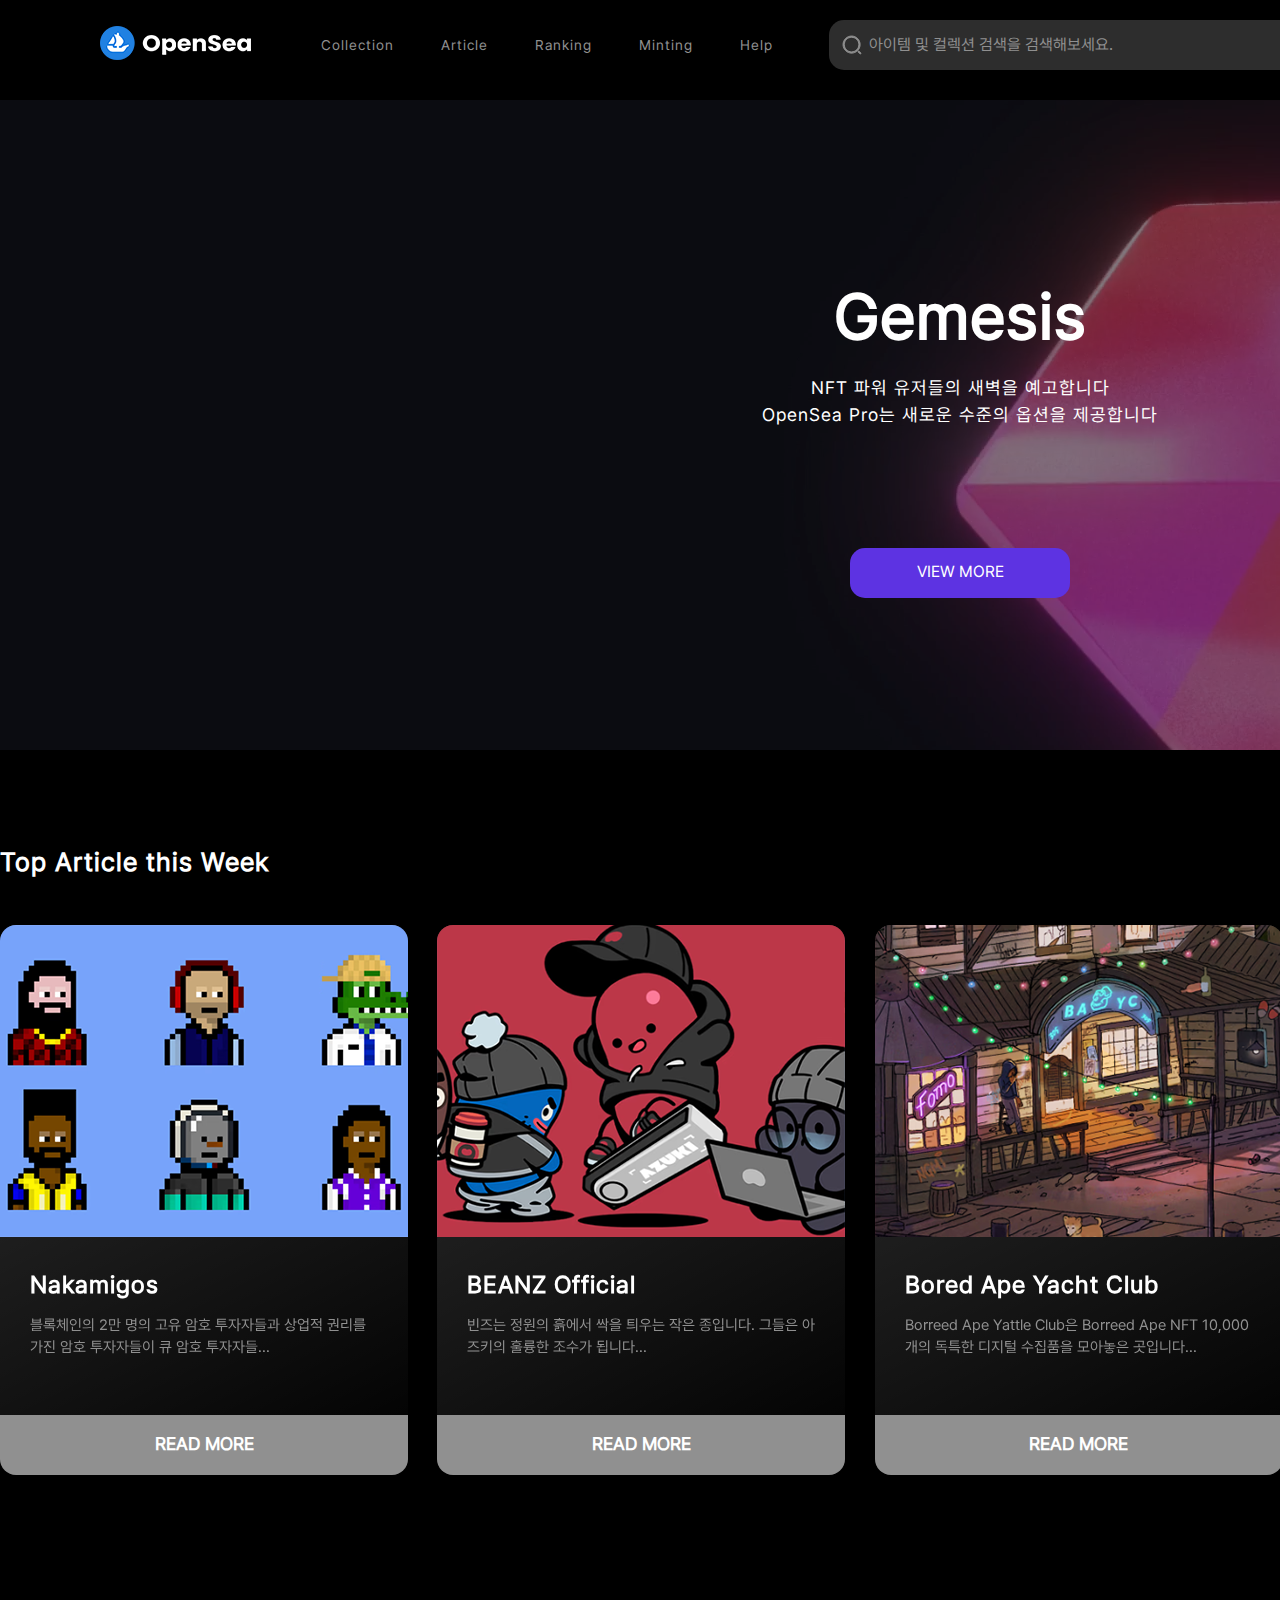
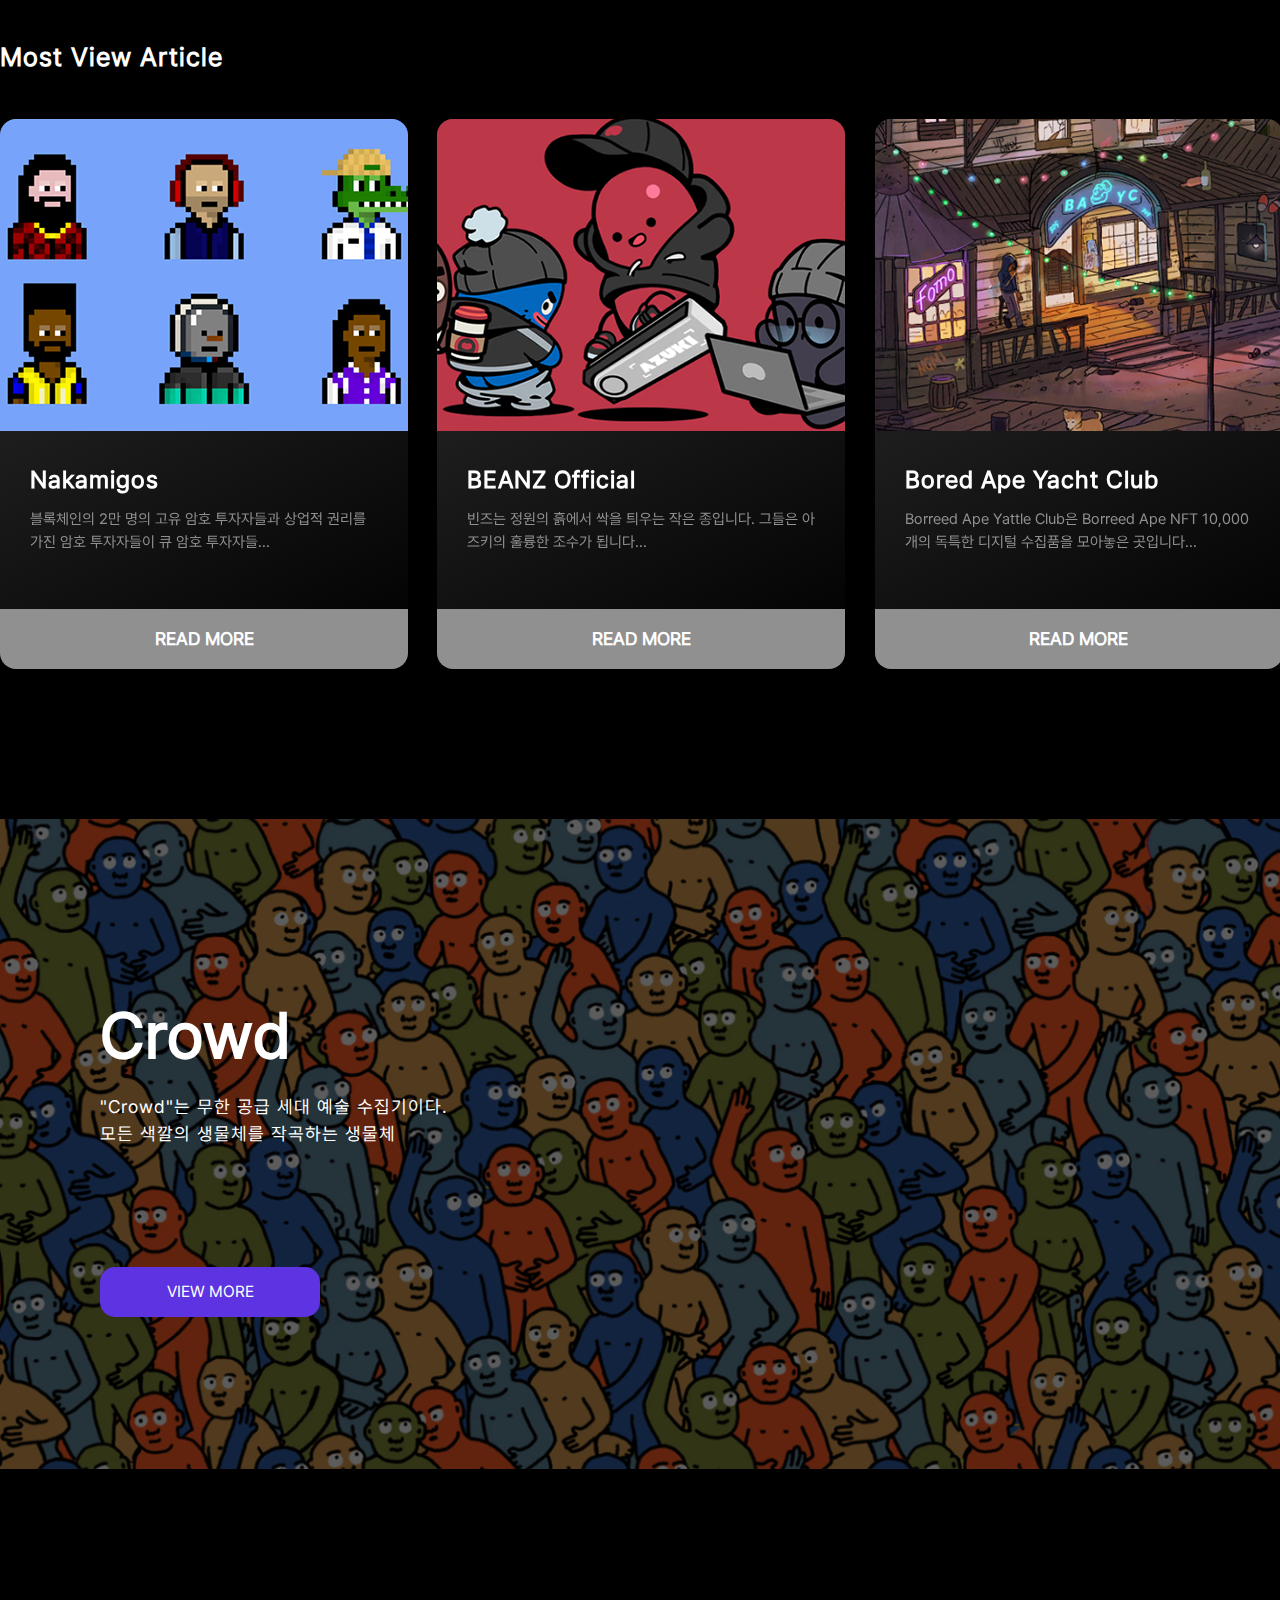
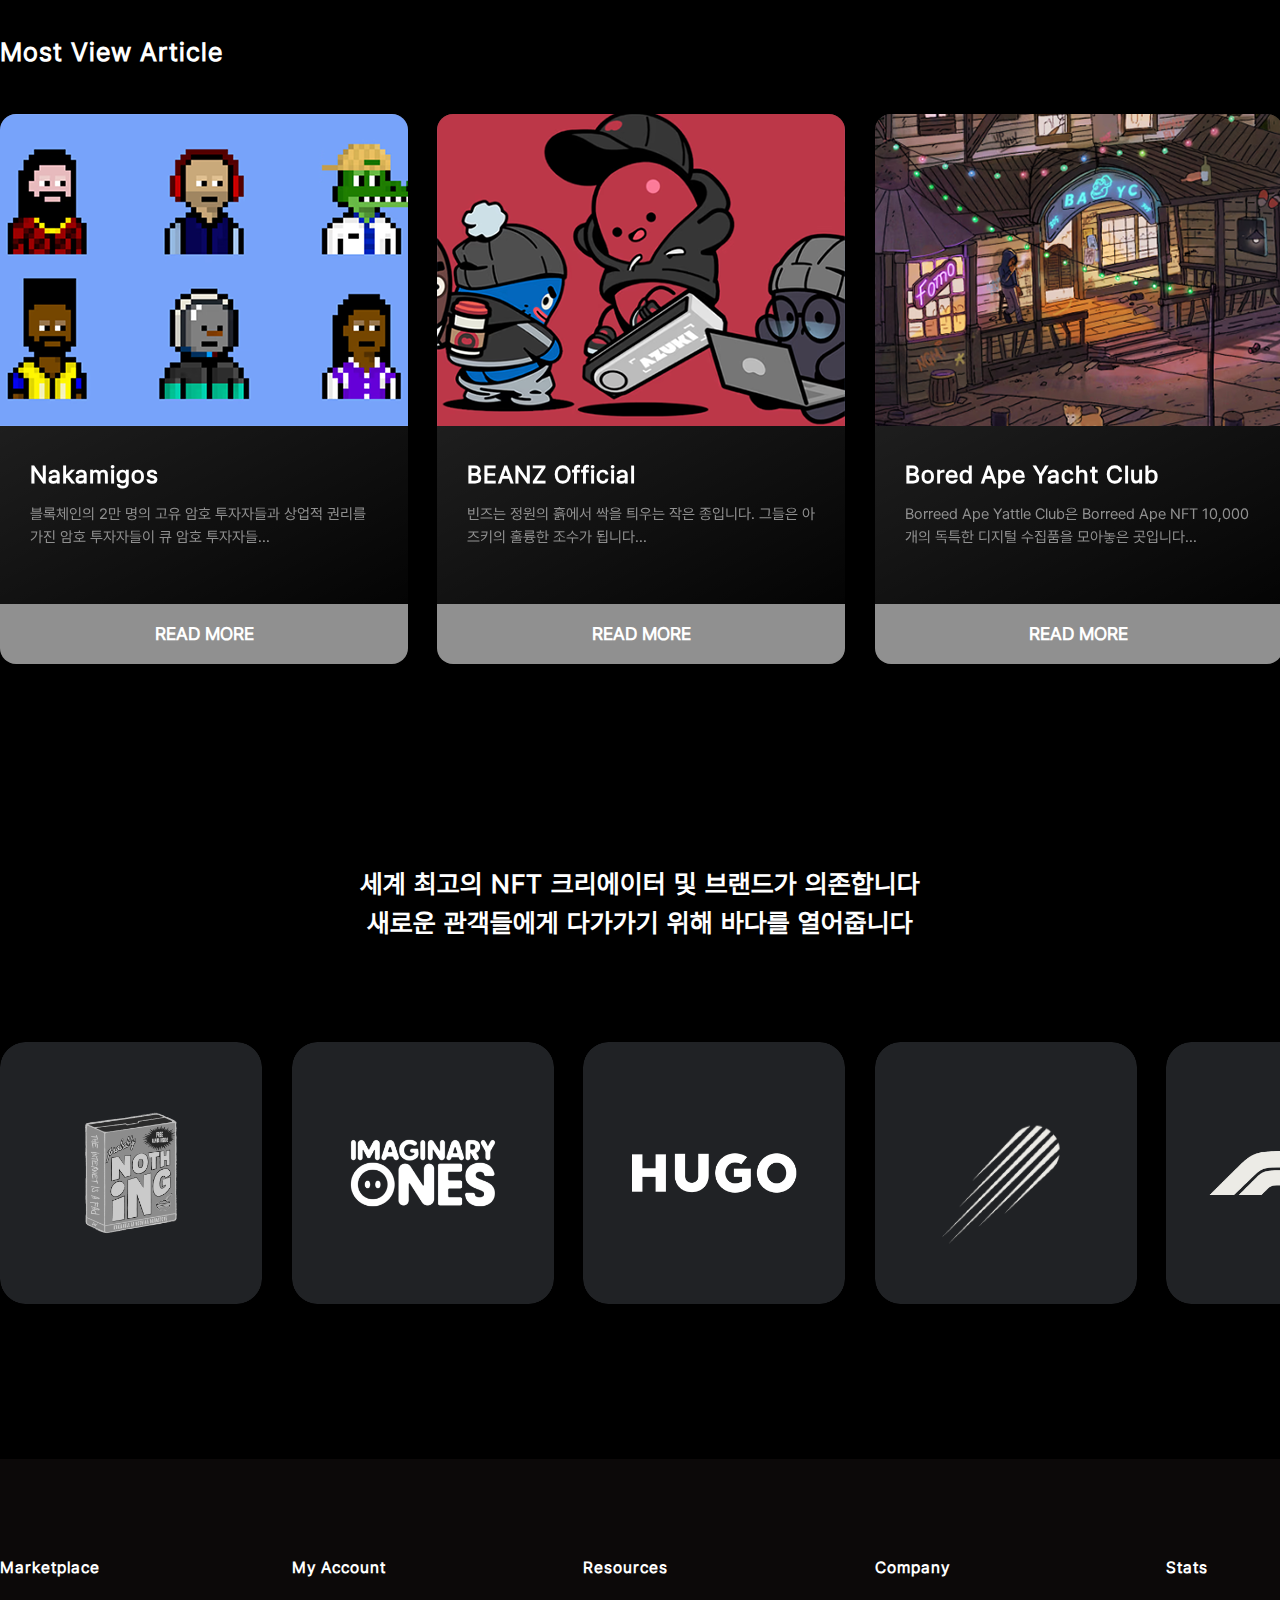
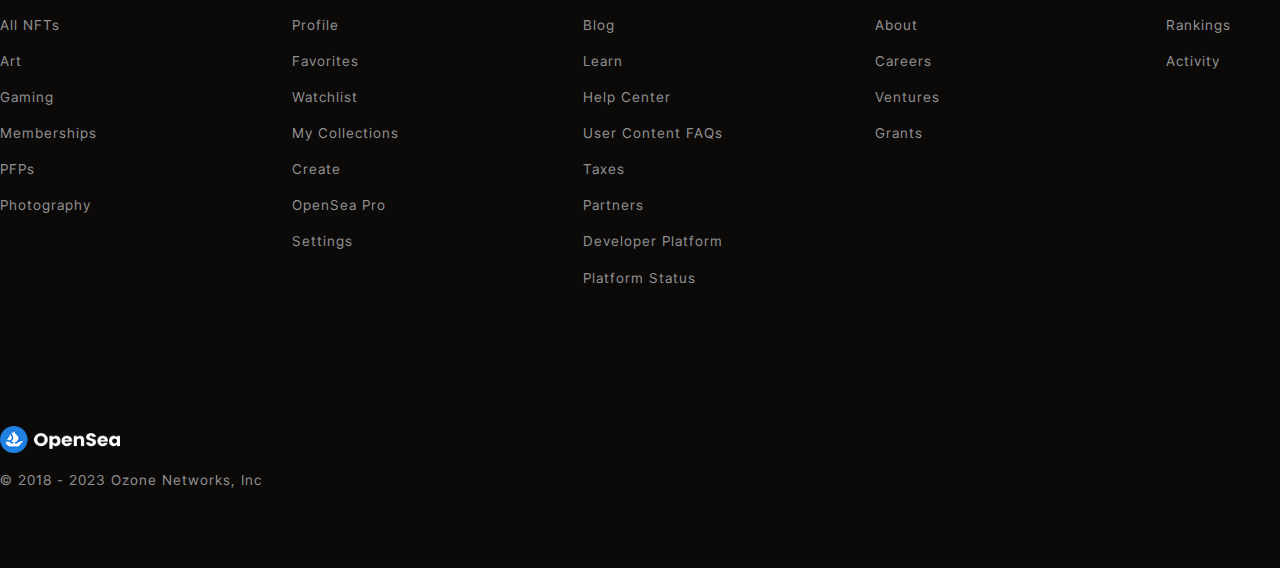
==== article.html @ 53bfd360 "230418-4" ====
<!DOCTYPE html>
<html lang="en">
<head>
    <meta charset="UTF-8">
    <meta http-equiv="X-UA-Compatible" content="IE=edge">
    <meta name="viewport" content="width=device-width, initial-scale=1.0">
    <link rel="stylesheet" href="css/style.css">
    <link rel="stylesheet" href="css/normalize.css">
    <title>Mactintosh NFT Market Place</title>
</head>
<body>
    <header>
        <div class="header-container grid-width">
            <div class="header-left flex">
                <a href="index.html" class="logo cursor">
                    <img src="image/opensea-logo.png">
                </a>
                <div class="menu">
                    <ul>
                        <li><a href="collection.html">Collection</a></li>
                        <li><a href="article.html">Article</a></li>
                        <li><a href="ranking.html">Ranking</a></li>
                        <li><a href="#">Minting</a></li>
                        <li><a href="#">Help</a></li>
                    </ul>
                </div>
            </div>
            <div class="header-right flex">
                <div class="search">
                    <form class="nosubmit">
                        <input type="search" class="nosubmit" placeholder="아이템 및 컬렉션 검색을 검색해보세요.">
                    </form>
                </div>
                <div class="header-icon cursor">
                    <div class="upload-icon">
                        <img src="image/upload-icon.svg">
                    </div>
                    <div class="mywallet-icon">
                        <img src="image/mywallet-icon.svg">
                    </div>
                    <div class="mypage-icon">
                        <img src="image/mypage-icon.svg">
                    </div>
                </div>
            </div>
        </div>
    </header>
    <section class="article-main article-main-margin">
        <div class="article-main-title">
            <h1>Gemesis</h1>
            <p>NFT 파워 유저들의 새벽을 예고합니다<br>
                OpenSea Pro는 새로운 수준의 옵션을 제공합니다</p>
            <button>VIEW MORE</button>
        </div>
    </section>
    <section class="article grid-width article-margin">
        <div class="view-more-flex">
            <h1 class="section-title">Top Article this Week</h1>
        </div>
        <div class="article-container flex">
            <div class="article-box">
                <a href="#">
                    <img src="image/article/1.png">
                </a>
                <div class="article-text">
                    <h1 class="section-title">Nakamigos</h1>
                    <p>블록체인의 2만 명의 고유 암호 투자자들과 상업적 권리를 가진 암호 투자자들이 큐 암호 투자자들...</p>
                </div>
                <button class="article-button">READ MORE</button>
            </div>
            <div class="article-box">
                <a href="#">
                    <img src="image/article/2.png">
                </a>
                <div class="article-text">
                    <h1 class="section-title">BEANZ Official</h1>
                    <p>빈즈는 정원의 흙에서 싹을 틔우는 작은 종입니다. 그들은 아즈키의 훌륭한 조수가 됩니다...</p>
                </div>
                <button class="article-button">READ MORE</button>
            </div>
            <div class="article-box">
                <a href="#">
                    <img src="image/article/3.png">
                </a>
                <div class="article-text">
                    <h1 class="section-title">Bored Ape Yacht Club</h1>
                    <p>Borreed Ape Yattle Club은 Borreed Ape NFT 10,000개의 독특한 디지털 수집품을 모아놓은 곳입니다...</p>
                </div>
                <button class="article-button">READ MORE</button>
            </div>
            <div class="article-box">
                <a href="#">
                    <img src="image/article/4.png">
                </a>
                <div class="article-text">
                    <h1 class="section-title">Private Jet Pyjama Party</h1>
                    <p>여행에 대한 경험과 공유된 열정을 통해 글로벌 커뮤니티를 하나로 묶는 디지털 멤버십 클럽...</p>
                </div>
                <button class="article-button">READ MORE</button>
            </div>
        </div>
    </section>
    <section class="article grid-width">
        <div class="view-more-flex">
            <h1 class="section-title">Most View Article</h1>
        </div>
        <div class="article-container flex">
            <div class="article-box">
                <a href="#">
                    <img src="image/article/1.png">
                </a>
                <div class="article-text">
                    <h1 class="section-title">Nakamigos</h1>
                    <p>블록체인의 2만 명의 고유 암호 투자자들과 상업적 권리를 가진 암호 투자자들이 큐 암호 투자자들...</p>
                </div>
                <button class="article-button">READ MORE</button>
            </div>
            <div class="article-box">
                <a href="#">
                    <img src="image/article/2.png">
                </a>
                <div class="article-text">
                    <h1 class="section-title">BEANZ Official</h1>
                    <p>빈즈는 정원의 흙에서 싹을 틔우는 작은 종입니다. 그들은 아즈키의 훌륭한 조수가 됩니다...</p>
                </div>
                <button class="article-button">READ MORE</button>
            </div>
            <div class="article-box">
                <a href="#">
                    <img src="image/article/3.png">
                </a>
                <div class="article-text">
                    <h1 class="section-title">Bored Ape Yacht Club</h1>
                    <p>Borreed Ape Yattle Club은 Borreed Ape NFT 10,000개의 독특한 디지털 수집품을 모아놓은 곳입니다...</p>
                </div>
                <button class="article-button">READ MORE</button>
            </div>
            <div class="article-box">
                <a href="#">
                    <img src="image/article/4.png">
                </a>
                <div class="article-text">
                    <h1 class="section-title">Private Jet Pyjama Party</h1>
                    <p>여행에 대한 경험과 공유된 열정을 통해 글로벌 커뮤니티를 하나로 묶는 디지털 멤버십 클럽...</p>
                </div>
                <button class="article-button">READ MORE</button>
            </div>
        </div>
    </section>
    <section class="article-content">
        <div class="article-main-title content-title">
            <h1>Crowd</h1>
            <p>"Crowd"는 무한 공급 세대 예술 수집기이다.<br>
                모든 색깔의 생물체를 작곡하는 생물체</p>
            <button>VIEW MORE</button>
    </section>
    <section class="article grid-width">
        <div class="view-more-flex">
            <h1 class="section-title">Most View Article</h1>
        </div>
        <div class="article-container flex">
            <div class="article-box">
                <a href="#">
                    <img src="image/article/1.png">
                </a>
                <div class="article-text">
                    <h1 class="section-title">Nakamigos</h1>
                    <p>블록체인의 2만 명의 고유 암호 투자자들과 상업적 권리를 가진 암호 투자자들이 큐 암호 투자자들...</p>
                </div>
                <button class="article-button">READ MORE</button>
            </div>
            <div class="article-box">
                <a href="#">
                    <img src="image/article/2.png">
                </a>
                <div class="article-text">
                    <h1 class="section-title">BEANZ Official</h1>
                    <p>빈즈는 정원의 흙에서 싹을 틔우는 작은 종입니다. 그들은 아즈키의 훌륭한 조수가 됩니다...</p>
                </div>
                <button class="article-button">READ MORE</button>
            </div>
            <div class="article-box">
                <a href="#">
                    <img src="image/article/3.png">
                </a>
                <div class="article-text">
                    <h1 class="section-title">Bored Ape Yacht Club</h1>
                    <p>Borreed Ape Yattle Club은 Borreed Ape NFT 10,000개의 독특한 디지털 수집품을 모아놓은 곳입니다...</p>
                </div>
                <button class="article-button">READ MORE</button>
            </div>
            <div class="article-box">
                <a href="#">
                    <img src="image/article/4.png">
                </a>
                <div class="article-text">
                    <h1 class="section-title">Private Jet Pyjama Party</h1>
                    <p>여행에 대한 경험과 공유된 열정을 통해 글로벌 커뮤니티를 하나로 묶는 디지털 멤버십 클럽...</p>
                </div>
                <button class="article-button">READ MORE</button>
            </div>
        </div>
    </section>
    <section class="partnership">
        <h1 class="section-title">세계 최고의 NFT 크리에이터 및 브랜드가 의존합니다<br>
            새로운 관객들에게 다가가기 위해 바다를 열어줍니다</h1>
        <div class="partnership-container flex grid-width">
            <div class="partnership-img">
                <img src="image/partership/639b3c744a626f62989591c4_Company.png">
            </div>
            <div class="partnership-img">
                <img src="image/partership/639b3cdb21fb64f24f21bf27_Company-2.png">
            </div>
            <div class="partnership-img">
                <img src="image/partership/639b3cf7ea0009d6cddefeca_Company-3.png">
            </div>
            <div class="partnership-img">
                <img src="image/partership/639b3d105c1ff1eff2c08908_Company-4.png">
            </div>
            <div class="partnership-img">
                <img src="image/partership/639b3d63afca5f8b5522ef0c_Company-5.png">
            </div>
            <div class="partnership-img">
                <img src="image/partership/63a1e0d520ac82b1f3d94c63_Company-6.png">
            </div>
        </div>
    </section>
    <footer>
        <div class="footer-container grid-width">
            <div class="footer-menu">
                <h3>Marketplace</h3>
                <ul>
                    <li>All NFTs</li>
                    <li>Art</li>
                    <li>Gaming</li>
                    <li>Memberships</li>
                    <li>PFPs</li>
                    <li>Photography</li>
                </ul>
            </div>
            <div class="footer-menu">
                <h3>My Account</h3>
                <ul>
                    <li>Profile</li>
                    <li>Favorites</li>
                    <li>Watchlist</li>
                    <li>My Collections</li>
                    <li>Create</li>
                    <li>OpenSea Pro</li>
                    <li>Settings</li>
                </ul>
            </div> 
            <div class="footer-menu">
                <h3>Resources</h3>
                <ul>
                    <li>Blog</li>
                    <li>Learn</li>
                    <li>Help Center</li>
                    <li>User Content FAQs</li>
                    <li>Taxes</li>
                    <li>Partners</li>
                    <li>Developer Platform</li>
                    <li>Platform Status</li>
                </ul>
            </div> 
            <div class="footer-menu">
                <h3>Company</h3>
                <ul>
                    <li>About</li>
                    <li>Careers</li> 
                    <li>Ventures</li>
                    <li>Grants</li>
                </ul>
            </div> 
            <div class="footer-menu">
                <h3>Stats</h3>
                <ul>
                    <li>Rankings</li>
                    <li>Activity</li>
                </ul>
            </div> 
            <div class="footer-menu">
                <h3>Learn</h3>
                <ul>
                    <li>What is an NFT?</li>
                    <li>How to buy an NFT</li>
                    <li>What are NFT drops?</li>
                    <li>How to sell an NFT using OpenSea</li>
                </ul>
            </div>
        </div>
        <div class="footer-logo grid-width">
            <img src="image/opensea-logo.png" style="width: 120px;">
            <p style="color: #909090; font-size: 14px; font-weight: normal; margin-top: 15px;">© 2018 - 2023 Ozone Networks, Inc</p>
        </div>
    </footer>
</body>
</html>
---- css/style.css ----
@font-face {
    font-family: 'Pretendard';
    src: url(../font/Pretendard-Bold.otf);
    src: url(../font/Pretendard-Regular.otf);
}

* {
    padding: 0;
    margin: 0;
}

body {
    background-color: black;
    font-family: 'Pretendard';
    letter-spacing: 1px;
}

/* header 공통 속성 */
.grid-width {
    width: 1720px;
    margin-left: auto;
    margin-right: auto;
}

.cursor {
    cursor: pointer;
}

.flex {
    display: flex;
    align-items: center;
}

.button {
    width: 220px;
    height: 50px;
    border-radius: 15px;
    border: none;
    font-size: 15px;
    font-weight: bold;
    color: white;
    margin-right: 20px
}

.button a{
    text-decoration: none;
    color: white;
}

.button-blue {
    background-color: #5D33E2;
    color: white;
}

.button-gray {
    background-color: #909090;
    color: white;
}

.button-gray:hover {
    background-color: #5D33E2;
    transition: 0.3s;
}

.change-blue {
    color: #5D33E2;
}

.change-red {
    color: red;
}

.section-title {
    color: white;
    font-size: 26px;
}

.view-more-flex {
    display: flex;
    justify-content: space-between;
}

.view-more {
    font-size: 14px;
    font-weight: bold;
    text-decoration: none;
    color: #909090;
    letter-spacing: -4%;
    padding-top: 25px;
}

.view-more:hover {
    color: white;
}

.nft-profile {
    width: 64px;
    height: 64px;
}
/* header 공통 속성 */

/* header*/
header {
    width: 1920px;
    height: 100px;
    position: sticky;
    background-color: black;
    top: 0;
    z-index: 1;
}

.header-container {
    height: 90px;
    display: flex;
    align-items: center;
    justify-content: space-between;
}

.menu ul{
    display: flex;
    list-style: none;
    padding-left: 70px;
}

.menu ul li {
    margin-right: 47px;
}

.menu ul a {
    color: #909090;
    text-decoration: none;
    font-size: 14px;
    font-weight: normal;
}

.menu ul a:hover {
    color: white;
    transition: 0.3s;
    font-weight: bold;
}

form {
  display: flex;
  margin: 0;
  margin-right: 8px;
  width: 845px;
  height: 50px;
  background-color: rgba(90, 90, 90, 0.5);
  border-radius: 15px;
}

input[type=search] {
  border: none;
  margin: 0;
  font-size: 16px;
  border-radius: 15px;
  color: white;
}

input[type=search]::placeholder {
  color: #909090;
}

input[type=search]:focus {
  box-shadow: 0 0 3px 0 #5D33E2;
  border-color: #5D33E2;
  outline: none;
  color: white;
}

/* input 기본 delete버튼 없애주는 코드 */
input::-ms-clear,
input::-ms-reveal{
	display:none;width:0;height:0;
}
input::-webkit-search-decoration,
input::-webkit-search-cancel-button,
input::-webkit-search-results-button,
input::-webkit-search-results-decoration{
	display:none;
}

form.nosubmit {
  border: none;
  padding: 0;
}

input.nosubmit {
  width: 100%;
  padding: 9px 4px 9px 40px;
  background: transparent url("../image/search-icon.svg") no-repeat 13px center;
}

.header-icon {
    display: flex;
}

.header-icon img {
    margin-left: 20px;
}

/* header*/

/* main-content Section*/
.main-content {
    height: 810px;
    background:
        linear-gradient(
            to top,
            rgba(0, 0, 0, 1), 
            rgba(0, 0, 0, 0.6)
        ),
        url(../image/main-content-background.png);
}

.main-text {
    padding-top: 200px;
}

.title {
    color: white;
}

.title h1 {
    font-size: 64px;
    margin: 0;
    margin-bottom: 25px;
}

.main-title p {
    font-size: 18px;
    font-weight: normal;
    color: #909090;
    line-height: 160%;
    letter-spacing: 0px;
}

.main-price {
    margin-top: 60px;
}

.main-price p{
    font-size: 16px;
    font-weight: bold;
    color: white;
}

.eth {
    margin-left: 21px;
}

.eth p {
    margin-left: 4px;
}

.main-button {
    margin-top: 100px;
}

/* main-content Section/

/* ranking Section*/
.ranking {
    margin-top: 10px;
}

.wrapper {
	width: 100%;
	overflow: hidden;
    min-width: 1720px;
    margin-top: 30px;
}

table {
    border-collapse: collapse;
    width: 100%;
    color: white;
}

tbody tr {
    height: 90px;
    border-radius: 15px;
}

th {
    font-weight: bold;
    color: #fff;
    white-space: nowrap;
}

td img {
    border-radius: 15px;
}

td, th {
    padding: 1em 1.5em;
    text-align: left;
}

thead th {
    font-size: 16px;
    color: #909090;
}

tbody td {
    font-size: 18px;
}

tbody td a{
    font-size: 14px;
    text-decoration: none;
    color: white;
}

tbody tr:hover {
    background-color: rgba(50,98,149,.3);
}

tbody td:nth-child(1) {
    padding: 0;
    padding-left: 10px;
}

tbody td:nth-child(2) {
    display: flex;
    align-items: center;
}

tbody td:nth-child(9) {
    padding: 0;
    text-align: right;
}

tbody td:nth-child(7) {
    padding-top: 30px;
}

tbody td:nth-child(8) {
    padding-top: 30px;
}
/* ranking Section*/

/* article Section*/
.article {
    margin-top: 150px;
}

.article-container {
    width: 100%;
    margin-top: 30px;
    justify-content: space-between;
}

.article-box {
    width: 408px;
    height: 550px;
    background: linear-gradient(152.97deg, rgba(255, 255, 255, 0.2) 0%, rgba(255, 255, 255, 0) 100%);
    backdrop-filter: blur(22.5px);
    border-radius: 16px;
    overflow: hidden;
    position: relative;
    transition: transform 0.3s ease-in-out;
    z-index: 0;
    
}

.article-box:hover {
    transform: translateY(-10px);
}

.article-text h1{
    font-size: 24px;
    margin: 0;
    margin-bottom: 15px;
}

.article-text {
    padding: 30px;
}

.article-text p {
    color: #909090;
    line-height: 150%;
    font-weight: normal;
    font-size: 15px;
    letter-spacing: 0px;
}

.article-button {
    width: 100%;
    height: 60px;
    border: none;
    position: absolute;
    bottom: 0;
    font-size: 18px;
    font-weight: bold;
    color: white;
    background-color: #909090;
    cursor: pointer;
}

.article-button:hover {
    background-color: #5D33E2;
    transition: 0.3s;
}

/* article Section*/

/* partenrship Section*/
.partnership {
    margin-top: 200px;
}

.partnership h1 {
    text-align: center;
    line-height: 150%;
    margin-bottom: 100px;
}

.partnership-container {
    justify-content: space-between;
}
.partnership-img img {
    width: 262px;
    height: 262px;
    border-radius: 25px;
}
/* partenrship Section*/

/* footer Section*/
footer {
    width: 100%;
    height: auto;
    background-color: #0C0909;
    margin-top: 150px;
}

.footer-container {
    display: flex;
    justify-content: space-between;

}

.footer-menu {
    width: 262px;
    margin-top: 100px;
}

.footer-menu h3 {
    font-size: 16px;
    color: white;
    font-weight: bold;
    margin-bottom: 40px;
}

.footer-menu li {
    font-size: 14px;
    color: #909090;
    font-weight: normal;
    list-style: none;
    padding-bottom: 20px;
}

.footer-logo {
    margin-top: 120px;
    padding-bottom: 80px;
}
/* footer Section*/


/* COLLECTION PAGE CSS */
/* collection-main Section */
.collection-main {
    width: 100%;
    height: 250px;
    background:
        linear-gradient(
            rgba(0, 0, 0, 0.6), 
            rgba(0, 0, 0, 0.6)
        ),
        url(../image/main-content-background.png);
}

/* collection-title Section */
.collection-title {
    position: relative;
    height: 480px;
}

.collection-title-container {
    width: 100%;
    position: absolute;
    top: -70px;
}

.main-profile {
    width: 140px;
    border: 4px solid white;
    border-radius: 15px;
}

.collection-name {
    width: 100%;
    color: white;
    justify-content: space-between;
    margin-top: 30px;
   
}

.collection-name h1 {
    margin: 0;
    font-size: 28px;
}

.collection-name img {
    margin-left: 5px;
}

.collection-creator {
    color: #909090;
    font-size: 16px;
    margin-top: 20px;
}

.collection-description {
    margin-top: 20px;
}

.collection-description ul{
    display: flex;
    color: #909090;
}

.collection-description li {
    list-style: none;
    padding-right: 15px;
    font-size: 13px;
    font-weight: normal;
}

.collection-description li span {
    color: white;
    font-size: 16px;
    font-weight: bold;
    padding-left: 10px;
}

.description-detail {
    color: #909090;
    font-size: 16px;
    font-weight: normal;
    margin-top: 20px;
}

.description-detail p {
    padding-bottom: 3px;
}

.collection-price {
    color: white;
    display: flex;
    margin-top: 50px;
}

.collection-price div {
    padding-right: 70px;
}

.collection-price h3 {
    font-size: 24px;
}

.collection-price p {
    font-size: 16px;
    color: #909090;
    padding-top: 15px;
}
/* collection-title Section */

/* collection-search Section */
.collection-search {
    width: 100%;
    height: 90px;
    position: sticky;
    top: 100px;
    background-color: black;
    z-index: 2;
}

.search-container {
    display: flex;
}

.search {
    width: 100%;
}

.collection-form {
    display: flex;
    margin: 0;
    margin-right: 8px;
    width: 80%;
    height: 50px;
    border: 1px solid rgba(90, 90, 90, 0.5);
    border-radius: 15px;
    background-color: black;
}

.collection-input {
    width: 100%;
    padding: 9px 4px 9px 40px;
    background: transparent url("../image/search-icon.svg") no-repeat 13px center;
}

.select {
    width: 350px;
    color: white; /* 적절한 텍스트 색상으로 변경 */
}

.selected {
    display: none; /* 체크박스를 숨기고 label로 대체 */
}

.select .option {
    display: none;
}

.selected:checked ~ .option {
    display: flex; /* 체크된 상태에서만 option 보이도록 변경 */
    flex-direction: column;
    border: 1px solid rgba(90, 90, 90, 0.5);
    border-radius: 15px;
    margin-top: 5px;
    overflow: hidden;
}

.option {
    background-color: black;
}

.option-value {
    font-weight: normal;
    padding: 16px 20px;
    cursor: pointer; /* 클릭 가능한 옵션을 나타내기 위해 cursor 속성 추가 */
}

.option-value:hover {
    background-color: rgba(90, 90, 90, 0.5);
    color: #fff; /* 배경색에 따른 텍스트 색상 변경 */
}

.toggle-option {
    padding: 0px 20px;
    justify-content: space-between;
    border-radius: 15px;
    height: 50px;
    border: 1px solid rgba(90, 90, 90, 0.5);
}

.toggle-option img {
    cursor: pointer;
}

.toggle-option img:hover {
    opacity: 0.8;
}


.collection-sorting {
    display: flex;
    width: 275px;
    height: 50px;
    border: 1px solid rgba(90, 90, 90, 0.5);
    border-radius: 15px;
    overflow: hidden;
    margin-left: 30px;
}

.collection-sorting button {
    width: 50px;
    height: 50px;
    background-color: black;
    border: none;
    color: white;
}

.collection-sorting button:nth-child(1) {
    background-color: rgba(90, 90, 90, 0.5);
}

.collection-sorting button:hover {
    background-color: rgba(90, 90, 90, 0.5);
}
/* collection-search Section */
/* collection-categories Section */
.collection-categories {
    margin-top: 50px;
}

.categories-container {
    display: flex;
}

.list-box {
    color: white;
}

.list-box li {
    list-style: none;
}

.left-container {
    width: 407px;
    height: 700px;
    overflow-y: scroll;
} 

.left-test{
    position: sticky;
    top: 190px;
}

#listFirst {
    display: none;
}

#listSecond {
    display: none;
}

#listThird {
    display: none;
}

#listForth {
    display: none;
}

.list-box > li input[name=ddd]:checked ~ .sub {
    display:block;
 }

.list-box > li input[name=ddd]:checked + label .categori-title {
    background-color: rgba(90, 90, 90, 0.5);
}

 .list-box > li .sub {
    display:none;
 }

 .categori-title {
    display: flex;
    justify-content: space-between;
    height: 30px;
    padding: 20px;
    align-items: center;
 }

 .categori-title:hover {
    background-color:rgba(90, 90, 90, 0.2);
 }

 .categori-title img {
    width: 16px;
    height: 16px;
}

.categori-title img:hover {
    opacity: 0.8;
    cursor: pointer;
}

 .sub { 
    padding-left: 30px;
    margin-top: 10px;
 }

 .sub li {
    padding: 20px 0px;
 }

 .sub li p {
    font-size: 14px;
 }


 #value-checkbox{
    width: 18px !important;
    height: 18px !important;
    -webkit-appearance: none;
    -moz-appearance: none;
    -o-appearance: none;
    appearance:none;
    outline: none;
    box-shadow: none;
    background: url(../image/checkbox-input.svg)no-repeat;
    cursor: pointer;
}

#value-checkbox:checked {
    -webkit-appearance: none;
    -moz-appearance: none;
    -o-appearance: none;
    appearance:none;
    box-shadow: none;
    background: url(../image/checkbox-checked.svg) no-repeat;
}
/* collection-categories Section */
/* collection-nft Section */
.nft-box {
    width: 291px;
    height: 463px;
    background: linear-gradient(152.97deg, rgba(255, 255, 255, 0.2) 0%, rgba(255, 255, 255, 0) 100%);
    backdrop-filter: blur(22.5px);
    border-radius: 16px;
    overflow: hidden;
    position: relative;
    transition: transform 0.3s ease-in-out;
    color: white;
}

.nft-line {
    justify-content: space-between
}

.nft-line-margin {
    margin-top: 40px;
}

.eth-box {
    width: 90px;
    height: 30px;
    position: absolute;
    background-color: white;
    top: 275px;
    margin-left: 25px;
    border-radius: 15px;
    color: black;
    display: flex;
    align-items: center;
}

.eth-box p {
    font-size: 16px;
    font-weight: bold;
    margin-left: 15px;
    letter-spacing: 0px;
}

.eth-box img {
    margin-left: 5px;
}

.collection-nft-profile {
    width: 100%;
    height: auto;
    padding: 35px 25px;
    
}

.nft-box img:hover {
    transform: scale(1.05);
    transition: 0.5s;
}

.nft-price-main {
    display: flex;
}

.nft-price-main h1 {
    font-size: 20px;
    font-weight: 500;
    color: #FFFFFF;
    margin: 0;
}

.nft-price-main p {
    color: #909090;
    padding-top: 5px;
    margin-left: 10px;
}

.nft-price-sub p {
    font-size: 14px;
    margin-top: 10px;
    color: #909090;
}

.nft-button {
    width: 100%;
    height: 50px;
    position: absolute;
    background-color: #2A2A2B;
    border: none;
    color: white;
    font-size: 16px;
    bottom: 0;
    transition: 0.2s;
}

.nft-button:hover {
    background-color: #5D33E2;
}
/* collection-nft Section */
/* article Section */
.article-main {
    width: 1920px;
    height: 650px;
    background:
        url(../image/aticleMain.svg) no-repeat;
    color: white;
    text-align: center;
}

.article-main-title {
    padding-top: 180px;
}

.article-main-title h1 {
    margin: 0;
    font-size: 64px;
}

.article-main-title p {
    font-size: 18px;
    margin-top: 20px;
    line-height: 150%;
}

.article-main-title button {
    width: 220px;
    height: 50px;
    background-color: #5D33E2;
    border-radius: 15px;
    border: none;
    color: white;
    cursor: pointer;
    margin-top: 120px;
}

.article-margin {
    margin-top: 80px;
}

.article-content {
    width: 1920px;
    height: 650px;
    background:
        url(../image/article-content.svg) no-repeat;
    color: white;
    margin-top: 150px;
}

.content-title {
    padding-left: 100px;
}
/* article Section */
/* ranking Section */
.ranking-margin {
    margin-top: 80px;
}
/* ranking Section */

/* minting Section */
.minting-container {
    display: flex;
    justify-content: space-between;
    width: 1720px;
}

.minting-right {
    width: 990px;
    height: 750px;
    background-color: #2A2A2B;
}
/* minting Section */
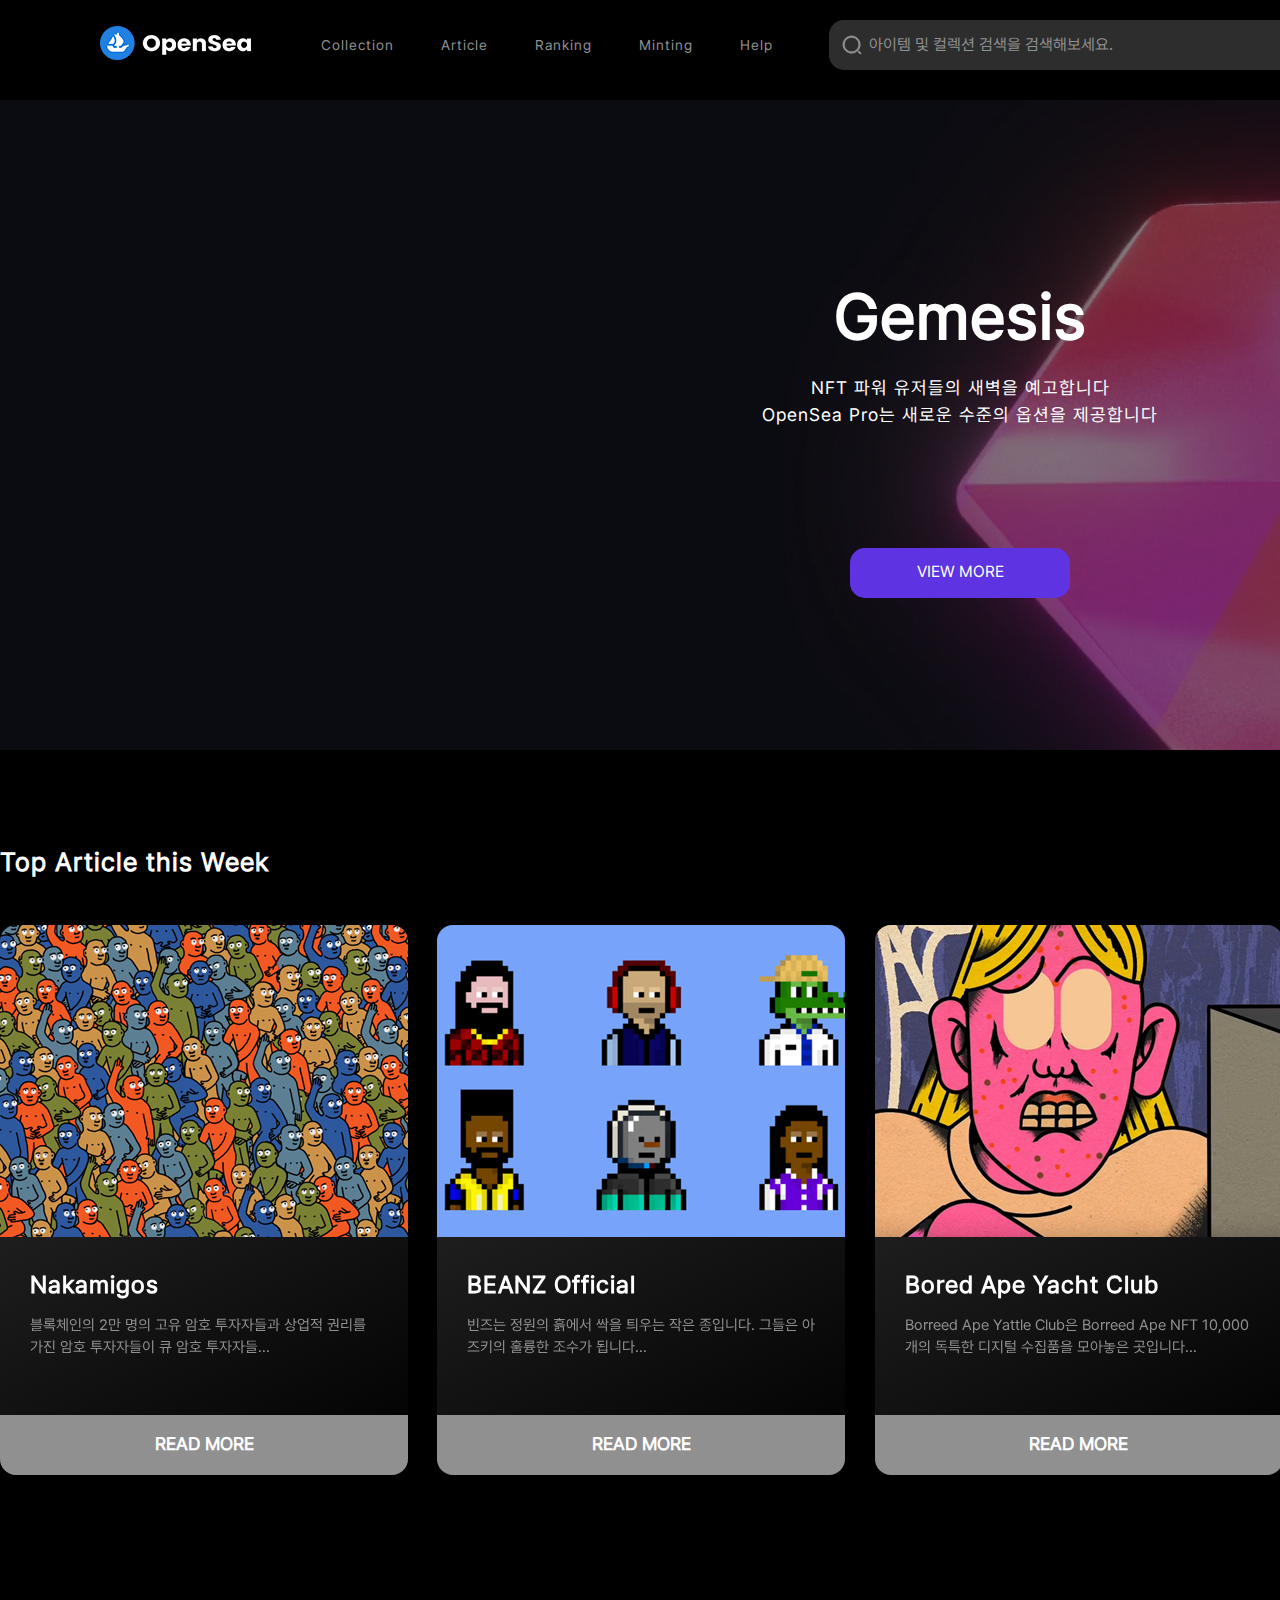
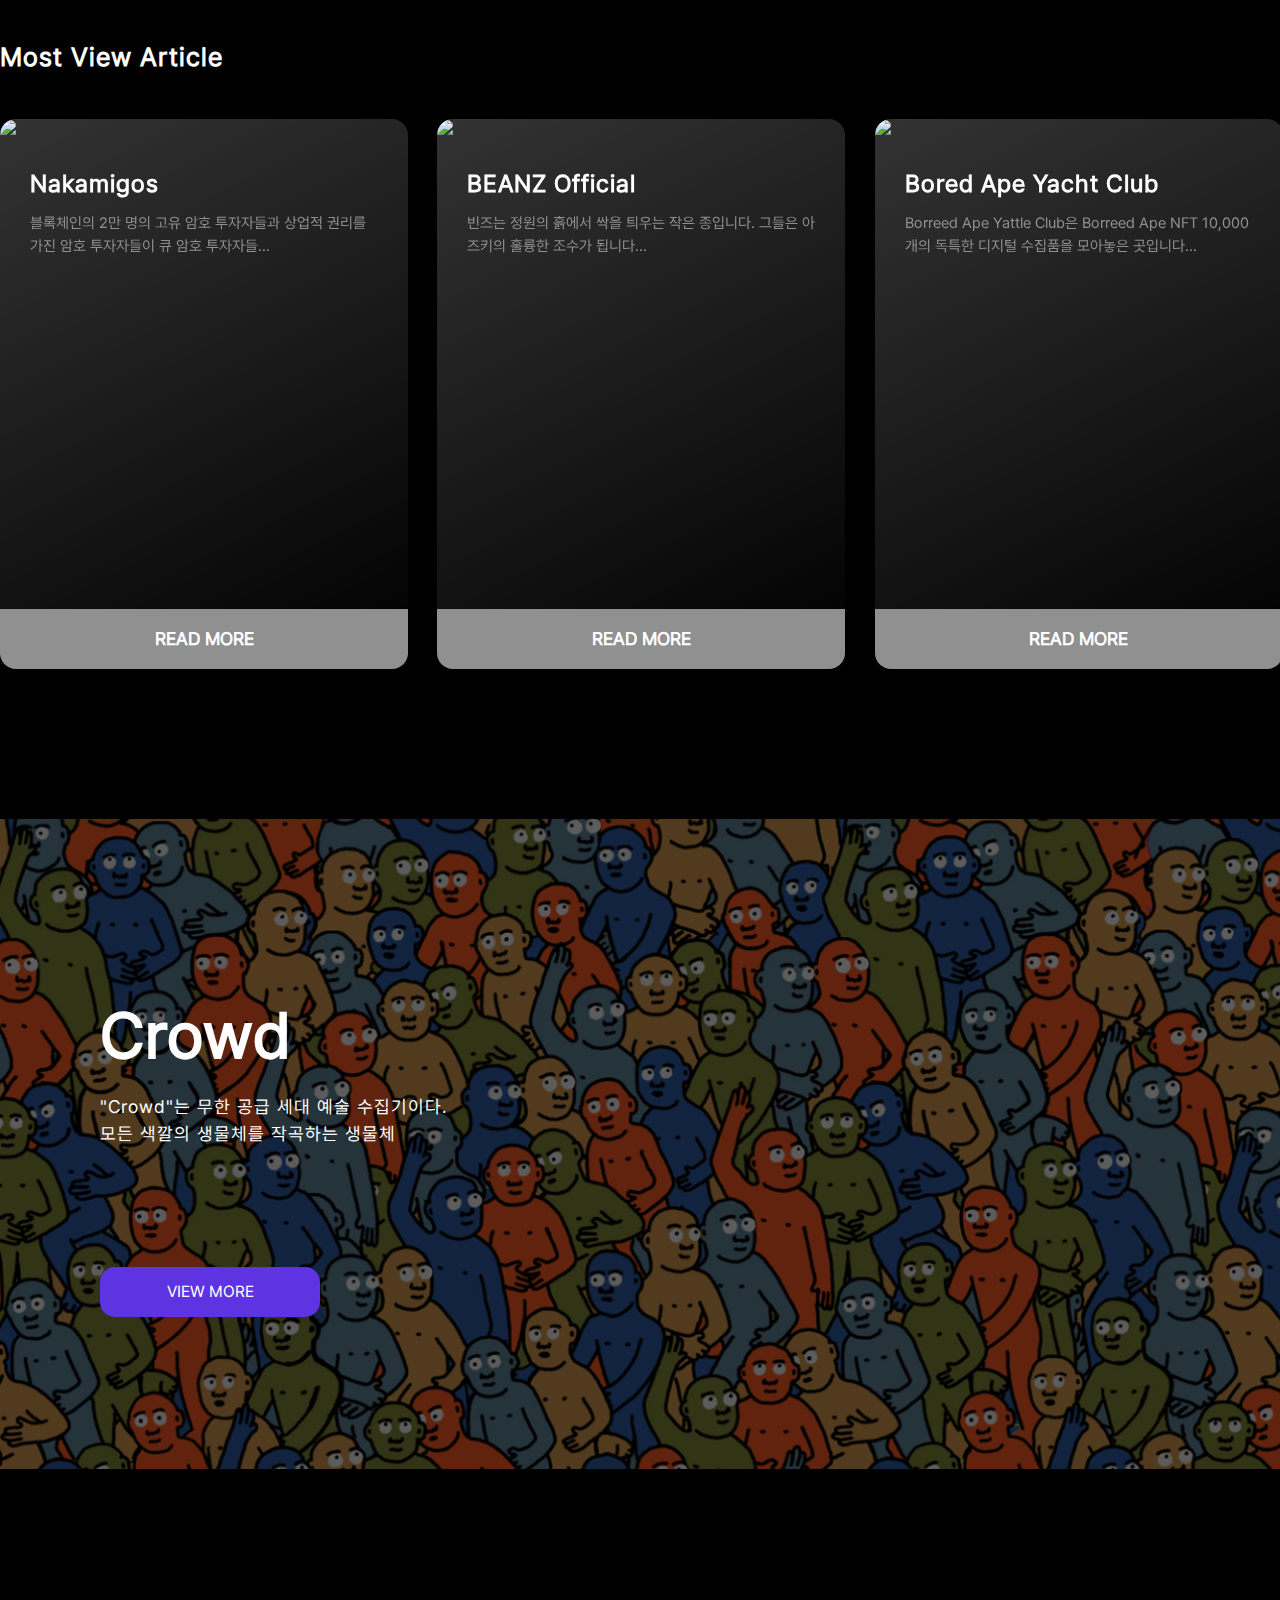
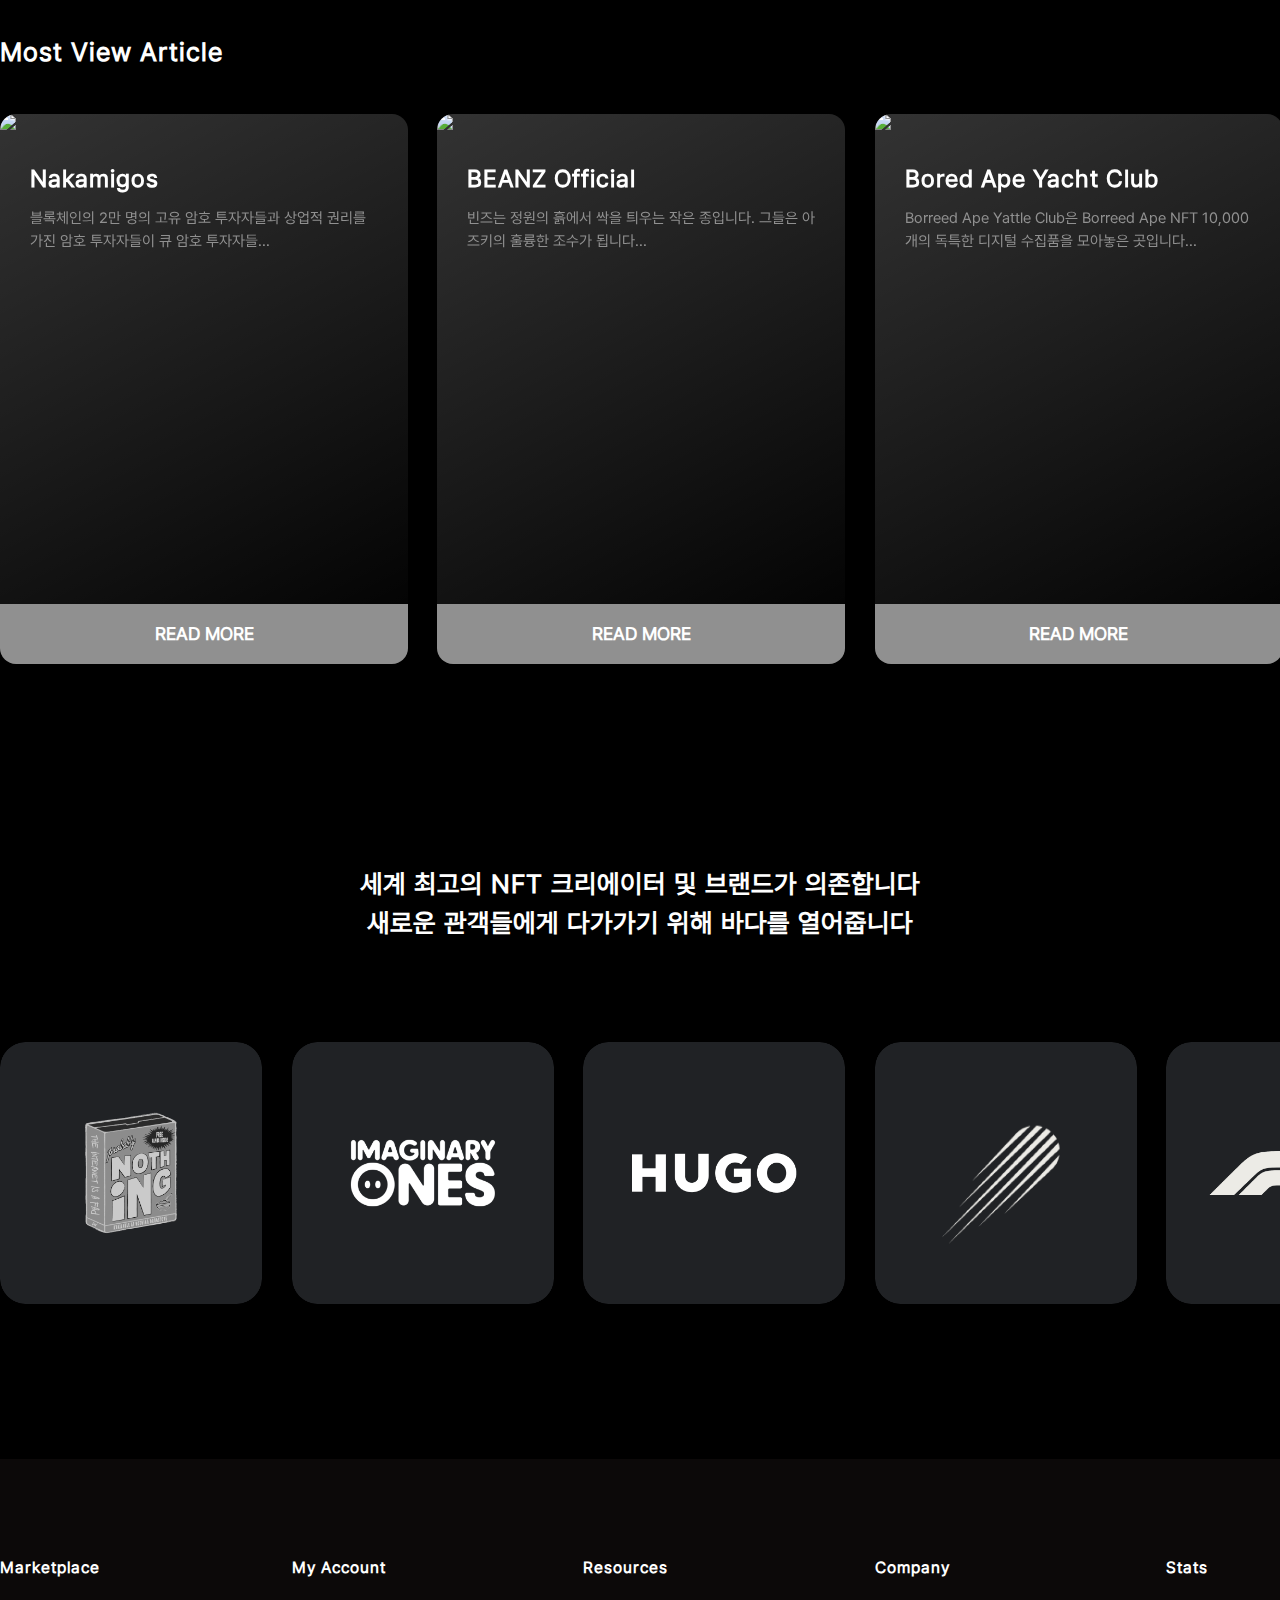
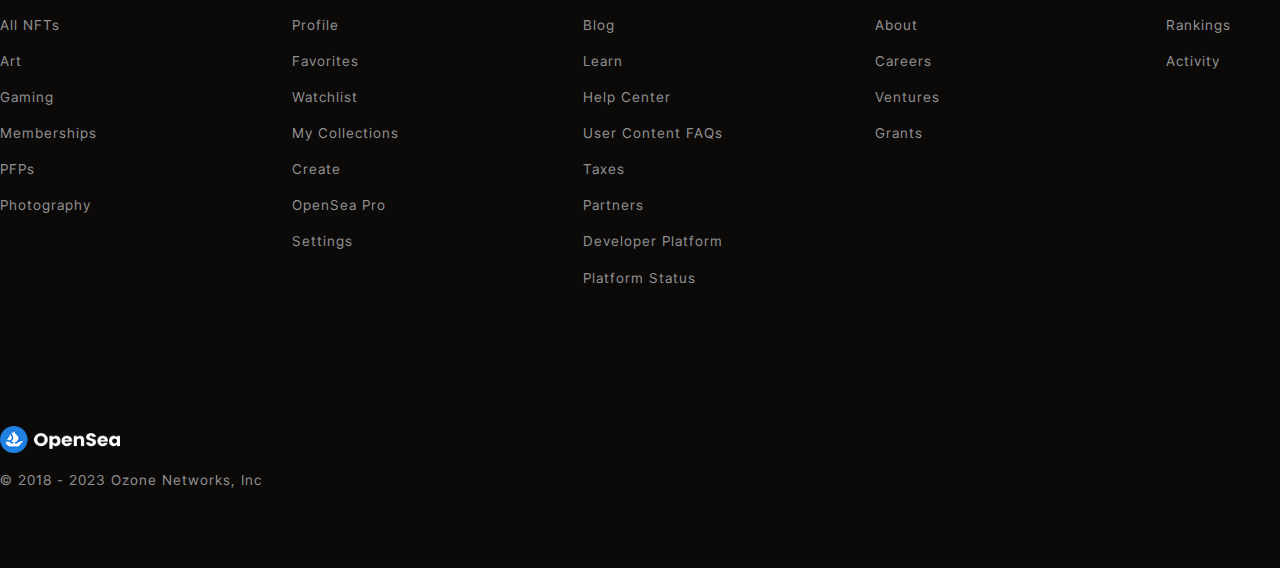
==== commit befbc904: "230419-1" ====
--- a/article.html
+++ b/article.html
@@ -20,7 +20,7 @@
                         <li><a href="collection.html">Collection</a></li>
                         <li><a href="article.html">Article</a></li>
                         <li><a href="ranking.html">Ranking</a></li>
-                        <li><a href="#">Minting</a></li>
+                        <li><a href="minting.html">Minting</a></li>
                         <li><a href="#">Help</a></li>
                     </ul>
                 </div>
@@ -107,7 +107,7 @@
         <div class="article-container flex">
             <div class="article-box">
                 <a href="#">
-                    <img src="image/article/1.png">
+                    <img src="image/article/5.png">
                 </a>
                 <div class="article-text">
                     <h1 class="section-title">Nakamigos</h1>
@@ -117,7 +117,7 @@
             </div>
             <div class="article-box">
                 <a href="#">
-                    <img src="image/article/2.png">
+                    <img src="image/article/6.png">
                 </a>
                 <div class="article-text">
                     <h1 class="section-title">BEANZ Official</h1>
@@ -127,7 +127,7 @@
             </div>
             <div class="article-box">
                 <a href="#">
-                    <img src="image/article/3.png">
+                    <img src="image/article/7.png">
                 </a>
                 <div class="article-text">
                     <h1 class="section-title">Bored Ape Yacht Club</h1>
@@ -137,7 +137,7 @@
             </div>
             <div class="article-box">
                 <a href="#">
-                    <img src="image/article/4.png">
+                    <img src="image/article/8.png">
                 </a>
                 <div class="article-text">
                     <h1 class="section-title">Private Jet Pyjama Party</h1>
@@ -161,7 +161,7 @@
         <div class="article-container flex">
             <div class="article-box">
                 <a href="#">
-                    <img src="image/article/1.png">
+                    <img src="image/article/9.png">
                 </a>
                 <div class="article-text">
                     <h1 class="section-title">Nakamigos</h1>
@@ -171,7 +171,7 @@
             </div>
             <div class="article-box">
                 <a href="#">
-                    <img src="image/article/2.png">
+                    <img src="image/article/10.png">
                 </a>
                 <div class="article-text">
                     <h1 class="section-title">BEANZ Official</h1>
@@ -181,7 +181,7 @@
             </div>
             <div class="article-box">
                 <a href="#">
-                    <img src="image/article/3.png">
+                    <img src="image/article/11.png">
                 </a>
                 <div class="article-text">
                     <h1 class="section-title">Bored Ape Yacht Club</h1>
@@ -191,7 +191,7 @@
             </div>
             <div class="article-box">
                 <a href="#">
-                    <img src="image/article/4.png">
+                    <img src="image/article/12.png">
                 </a>
                 <div class="article-text">
                     <h1 class="section-title">Private Jet Pyjama Party</h1>
--- a/css/style.css
+++ b/css/style.css
@@ -732,7 +732,19 @@
     display: none;
 }
 
-#listForth {
+#listFourth {
+    display: none;
+}
+
+#listSixth {
+    display: none;
+}
+
+#listSeventh {
+    display: none;
+}
+
+#listFifth {
     display: none;
 }
 
@@ -771,7 +783,7 @@
 }
 
  .sub { 
-    padding-left: 30px;
+    padding: 20px 30px;
     margin-top: 10px;
  }
 
@@ -854,7 +866,7 @@
 .collection-nft-profile {
     width: 100%;
     height: auto;
-    padding: 35px 25px;
+    padding: 40px 25px;
     
 }
 
@@ -966,11 +978,157 @@
     display: flex;
     justify-content: space-between;
     width: 1720px;
+    margin-top: 50px;
 }
 
 .minting-right {
     width: 990px;
-    height: 750px;
-    background-color: #2A2A2B;
-}
-/* minting Section */+    height: auto;
+}
+
+.macintosh-collection p {
+    font-size: 16px;
+    color: #5D33E2;
+}
+
+.macintosh-collection img {
+    width: 14px;
+    height: 14px;
+}
+
+.collection-name  {
+    margin: 0;
+    margin-top: 20px;
+}
+
+.nft-name {
+    display: flex;
+    margin-top: 15px;
+}
+
+.nft-name h3{
+    font-size: 24px;
+    font-weight: bold;
+    color: white;
+}
+
+.nft-name p {
+    font-weight: bold;
+    color: #909090;
+    padding-top: 8px;
+    padding-left: 5px;
+}
+
+#owner-name {
+    font-size: 14px;
+    color: #909090;
+    margin-top: 10px;
+}
+
+.minting-nft-price {
+    display: flex;
+    margin-top: 55px;
+}
+
+.minting-nft-price h1 {
+    font-size: 48px;
+    font-weight: bold;
+    color: white;
+    margin: 0;
+}
+
+.minting-nft-price p {
+    font-size: 20px;
+    color: #909090;
+    padding-top: 24px;
+    padding-left: 10px;
+}
+
+.mintingBtn {
+    justify-content: space-between;
+    margin-top: 20px;
+}
+
+.minting-button {
+    width: 480px;
+    height: 60px;
+    font-size: 18px;
+    border: none;
+    border-radius: 15px;
+    font-weight: bold;
+    cursor: pointer;
+}
+
+.minting-blueBtn {
+    background-color: #5D33E2;
+    color: white;
+}
+
+.minting-whiteBtn {
+    color: #5D33E2;
+    transition: 0.4s;
+}
+
+.minting-whiteBtn:hover {
+    background-color: #5D33E2;
+    color: white;
+}
+
+.nft-detail {
+    height: 425px;
+    overflow-y: scroll;
+    margin-top: 50px;
+}
+
+#nft-detail-text {
+    color: #909090;
+    line-height: 160%;
+}
+
+#nft-detail-text span {
+    color: white;
+    font-size: 16px;
+    font-weight: bold;
+}
+
+.sub-flex {
+    justify-content: space-between;
+}
+
+.sub-detail {
+    color: #909090;
+}
+
+.sub-detail-text {
+    color: #5D33E2;
+}
+
+.morefrom {
+    margin-top: 150px;
+}
+
+.morefrom-container h1 {
+    margin: 0;
+}
+
+.morefrom-title {
+    padding-bottom: 30px;
+}
+/* minting Section */
+/* help Section */
+.help {
+    margin-top: 80px;
+}
+
+.help-form {
+    width: 100%;
+}
+
+.help-container h1 {
+    margin-bottom: 35px;
+}
+
+.help-content {
+    margin-top: 60px;
+}
+/* help Section */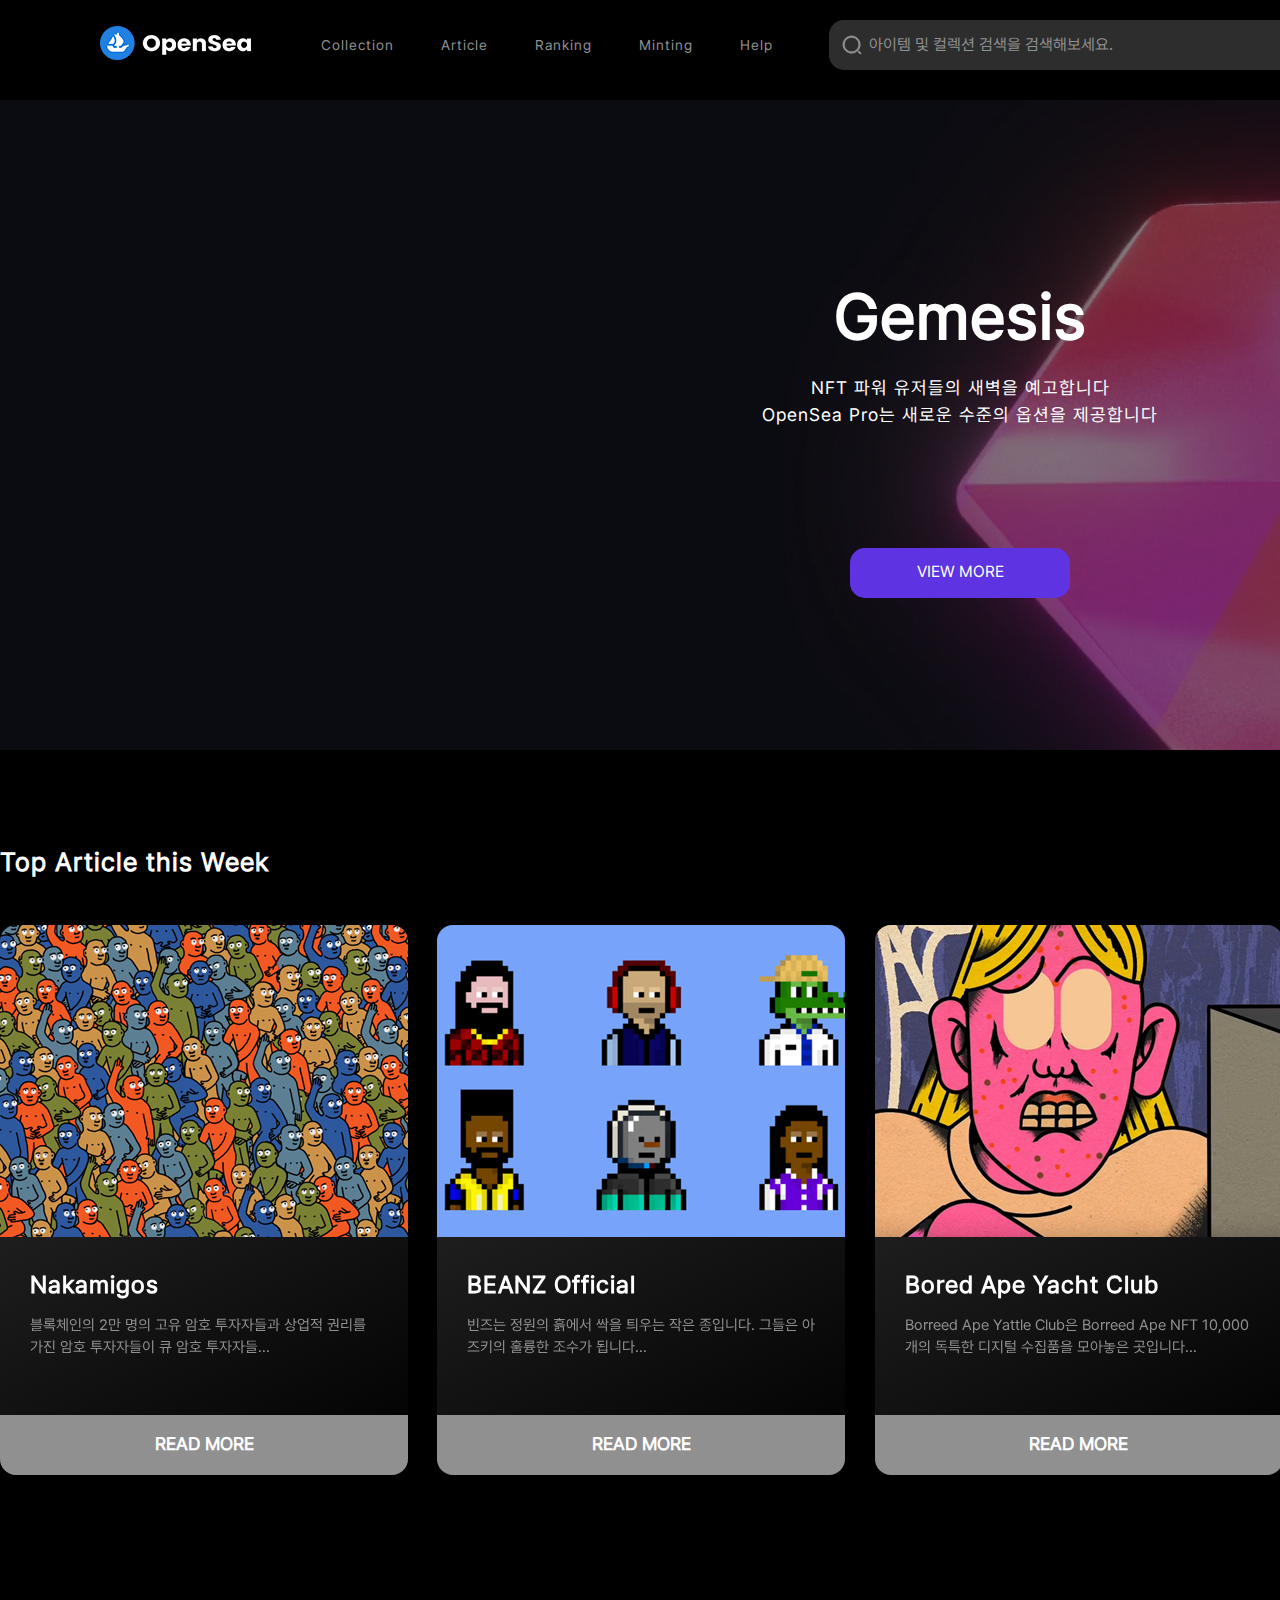
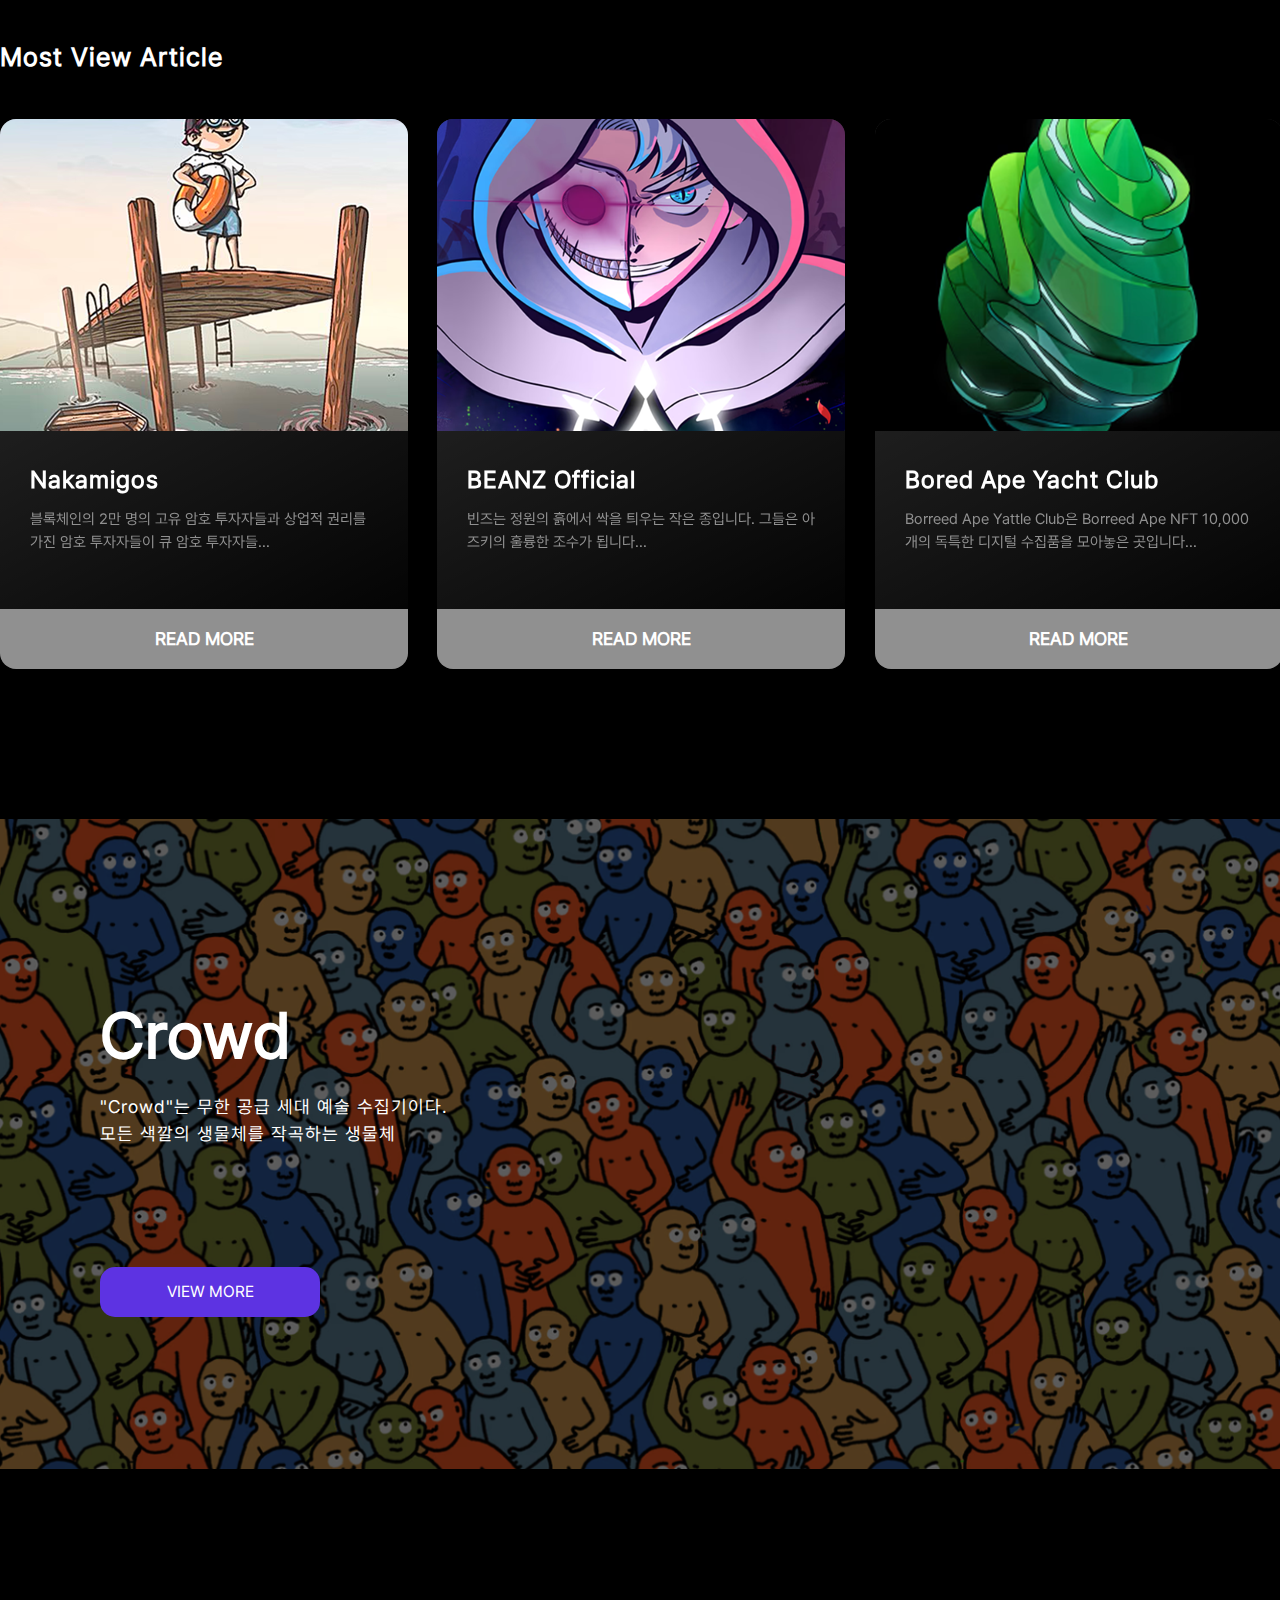
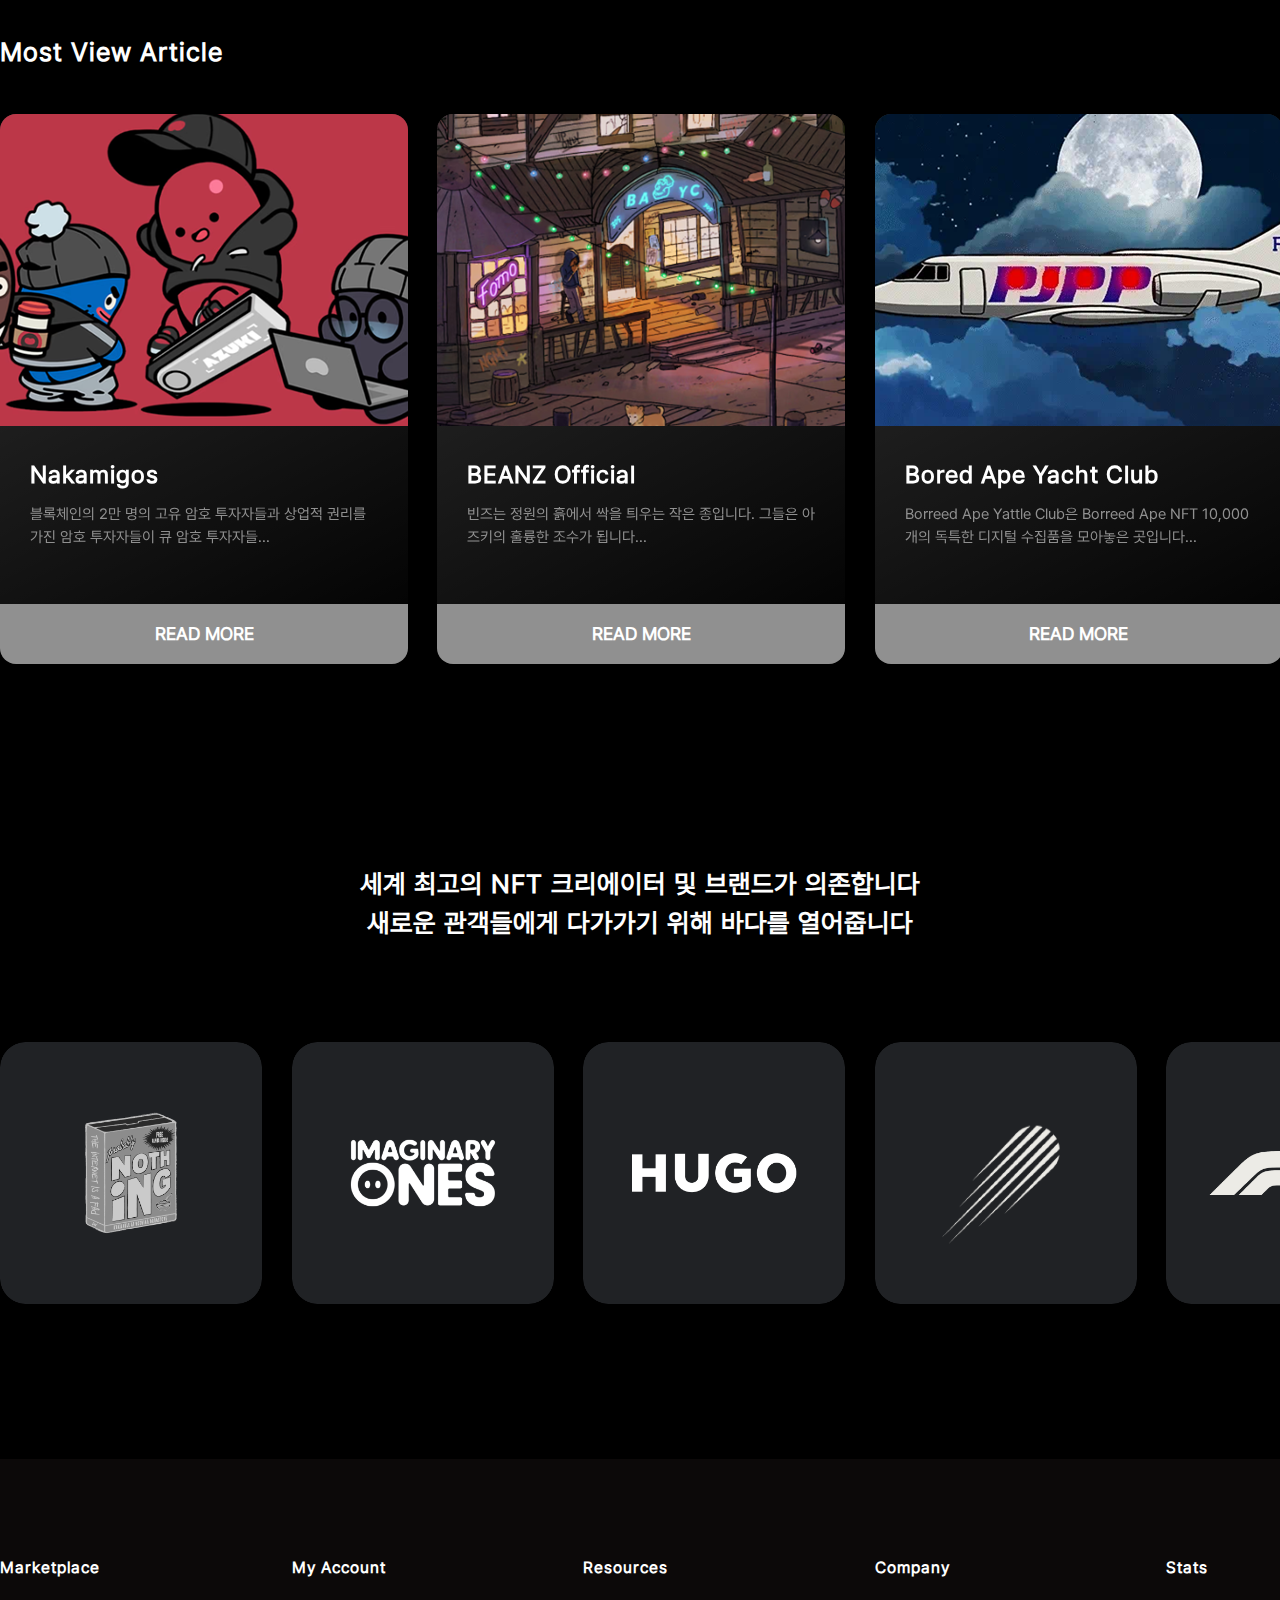
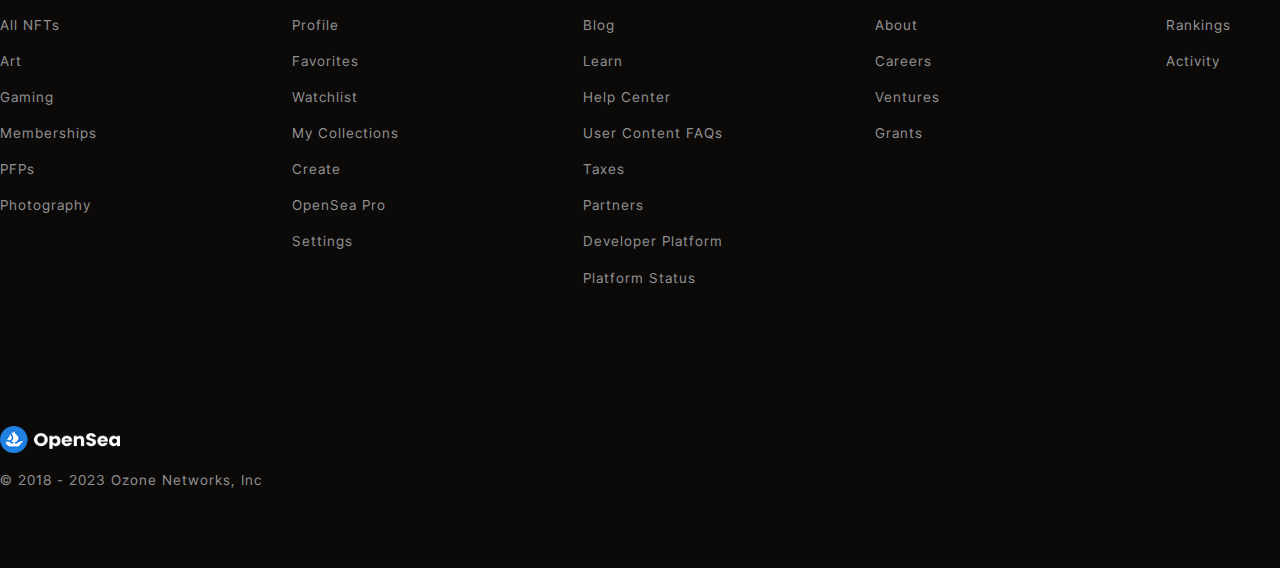
==== commit 127bedff: "230419-2" ====
--- a/article.html
+++ b/article.html
@@ -107,7 +107,7 @@
         <div class="article-container flex">
             <div class="article-box">
                 <a href="#">
-                    <img src="image/article/5.png">
+                    <img src="image/article/5.PNG">
                 </a>
                 <div class="article-text">
                     <h1 class="section-title">Nakamigos</h1>
@@ -117,7 +117,7 @@
             </div>
             <div class="article-box">
                 <a href="#">
-                    <img src="image/article/6.png">
+                    <img src="image/article/6.PNG">
                 </a>
                 <div class="article-text">
                     <h1 class="section-title">BEANZ Official</h1>
@@ -127,7 +127,7 @@
             </div>
             <div class="article-box">
                 <a href="#">
-                    <img src="image/article/7.png">
+                    <img src="image/article/7.PNG">
                 </a>
                 <div class="article-text">
                     <h1 class="section-title">Bored Ape Yacht Club</h1>
@@ -137,7 +137,7 @@
             </div>
             <div class="article-box">
                 <a href="#">
-                    <img src="image/article/8.png">
+                    <img src="image/article/8.PNG">
                 </a>
                 <div class="article-text">
                     <h1 class="section-title">Private Jet Pyjama Party</h1>
@@ -161,7 +161,7 @@
         <div class="article-container flex">
             <div class="article-box">
                 <a href="#">
-                    <img src="image/article/9.png">
+                    <img src="image/article/9.PNG">
                 </a>
                 <div class="article-text">
                     <h1 class="section-title">Nakamigos</h1>
@@ -171,7 +171,7 @@
             </div>
             <div class="article-box">
                 <a href="#">
-                    <img src="image/article/10.png">
+                    <img src="image/article/10.PNG">
                 </a>
                 <div class="article-text">
                     <h1 class="section-title">BEANZ Official</h1>
@@ -181,7 +181,7 @@
             </div>
             <div class="article-box">
                 <a href="#">
-                    <img src="image/article/11.png">
+                    <img src="image/article/11.PNG">
                 </a>
                 <div class="article-text">
                     <h1 class="section-title">Bored Ape Yacht Club</h1>
@@ -191,7 +191,7 @@
             </div>
             <div class="article-box">
                 <a href="#">
-                    <img src="image/article/12.png">
+                    <img src="image/article/12.PNG">
                 </a>
                 <div class="article-text">
                     <h1 class="section-title">Private Jet Pyjama Party</h1>
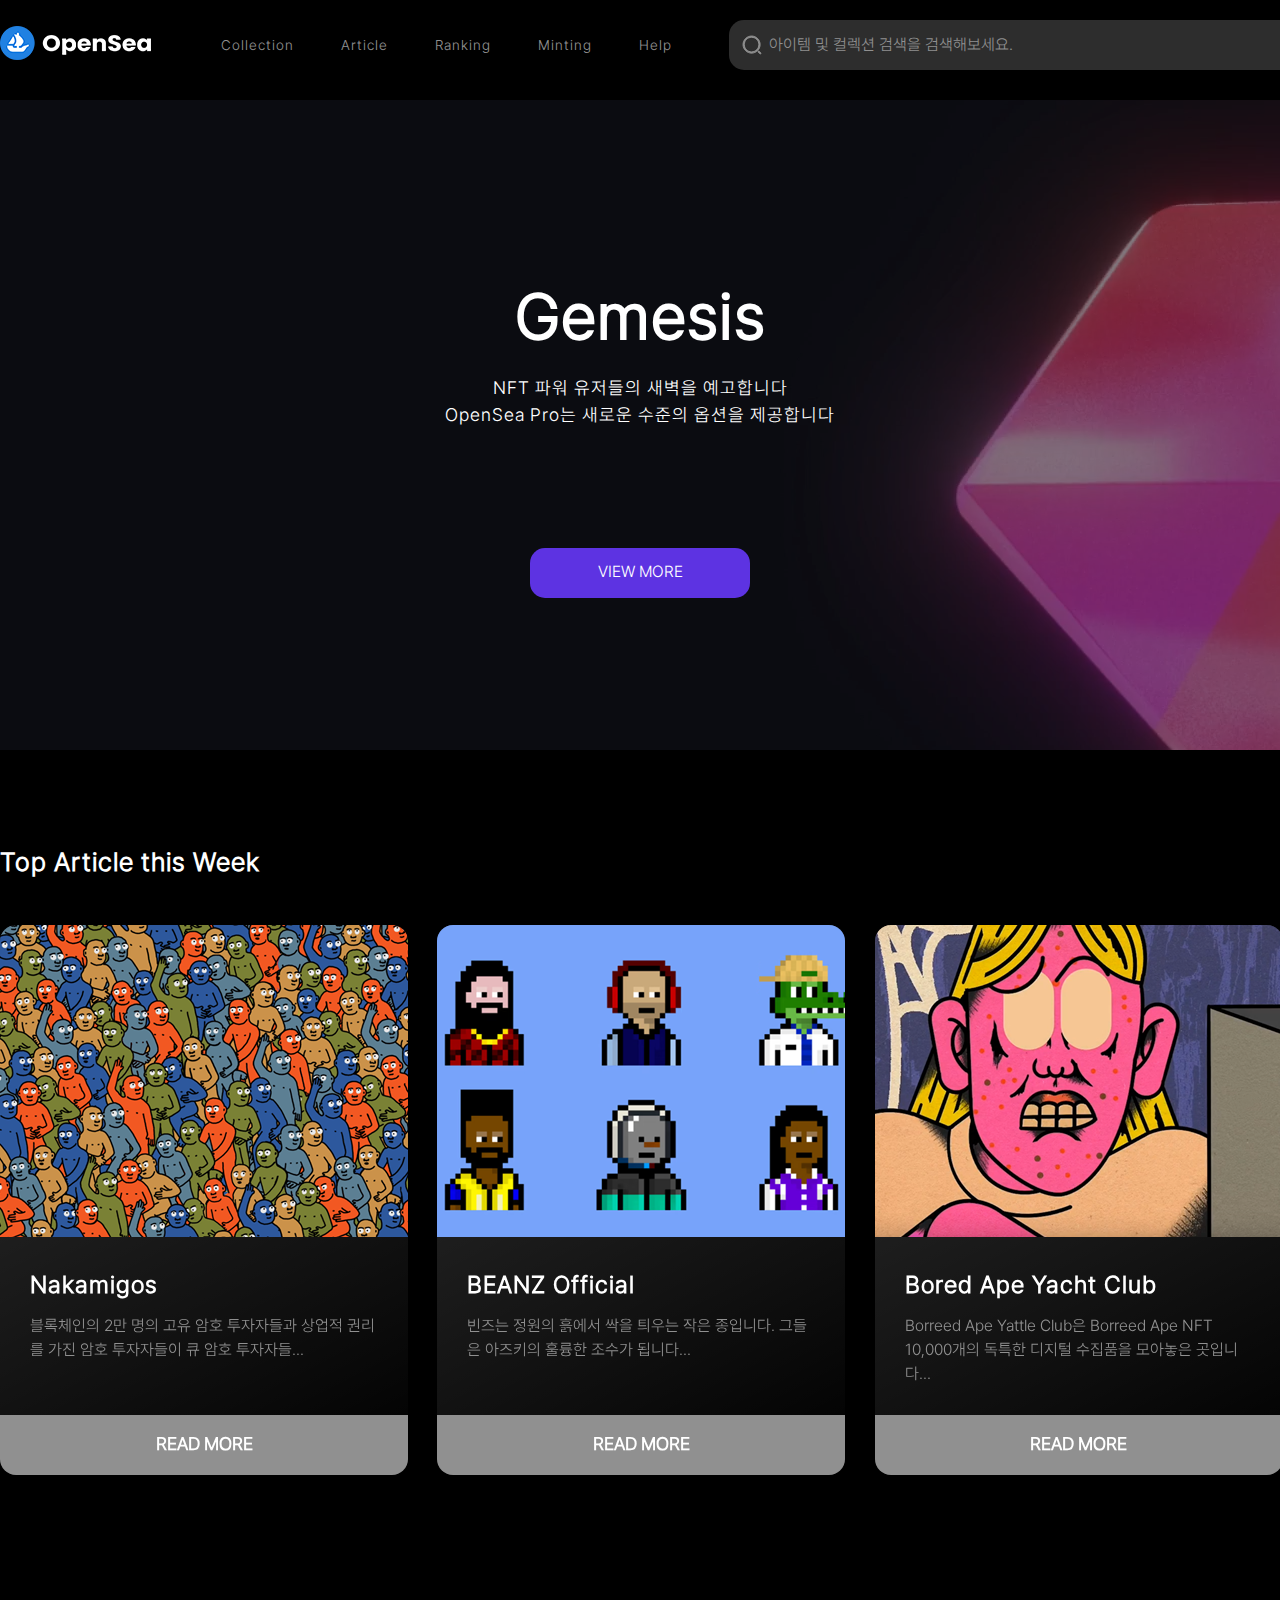
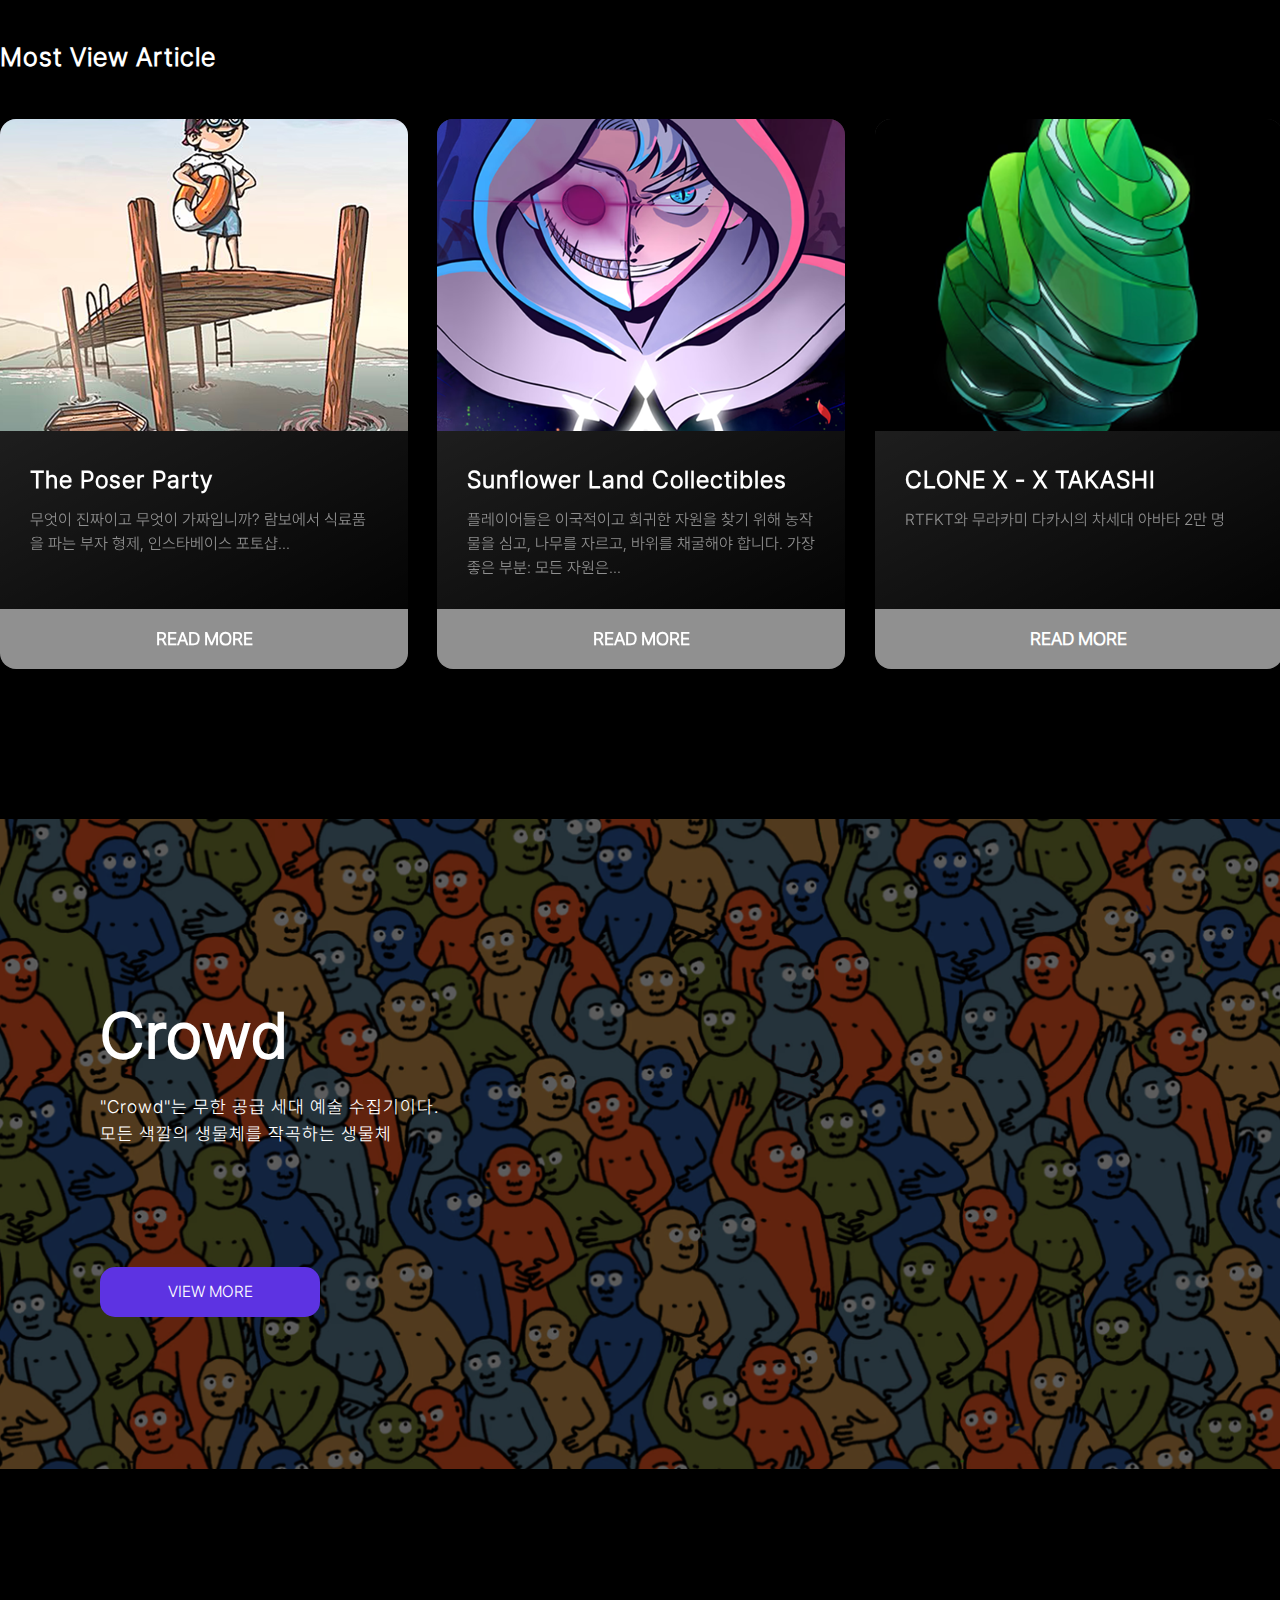
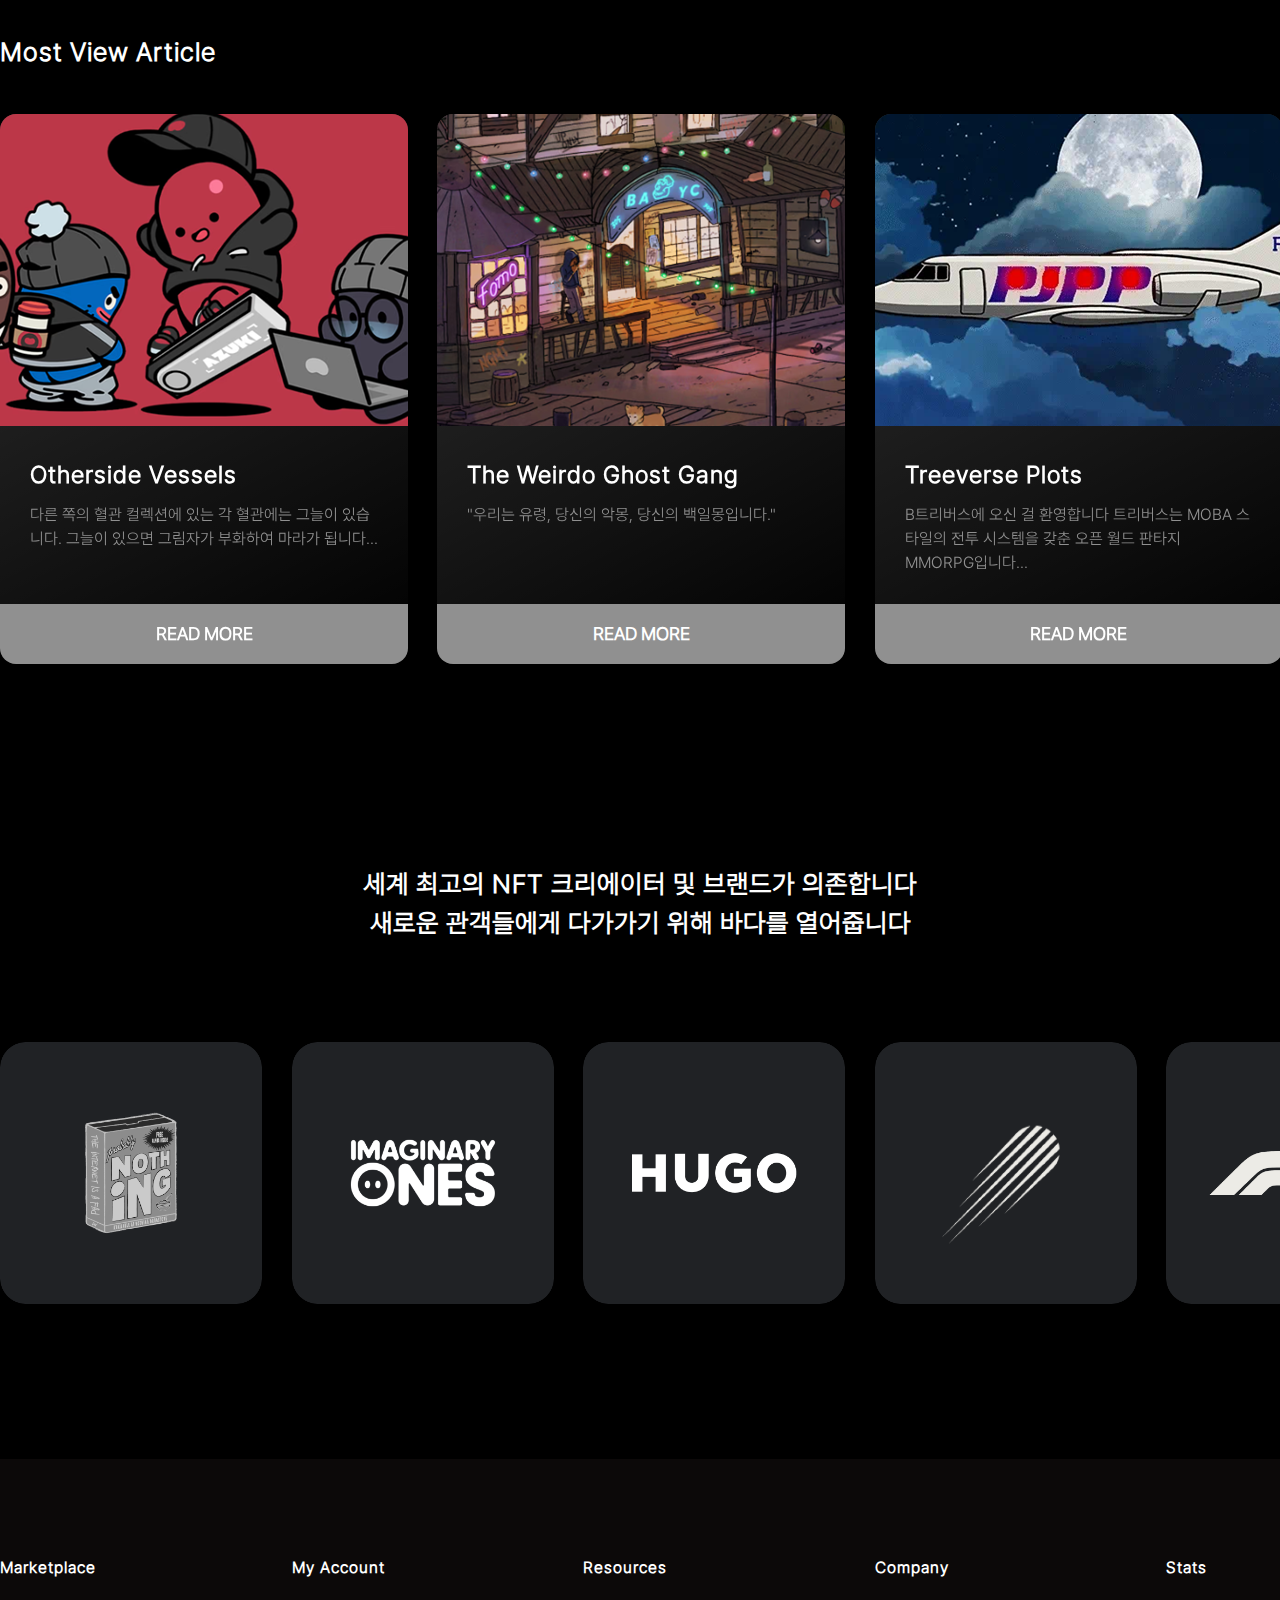
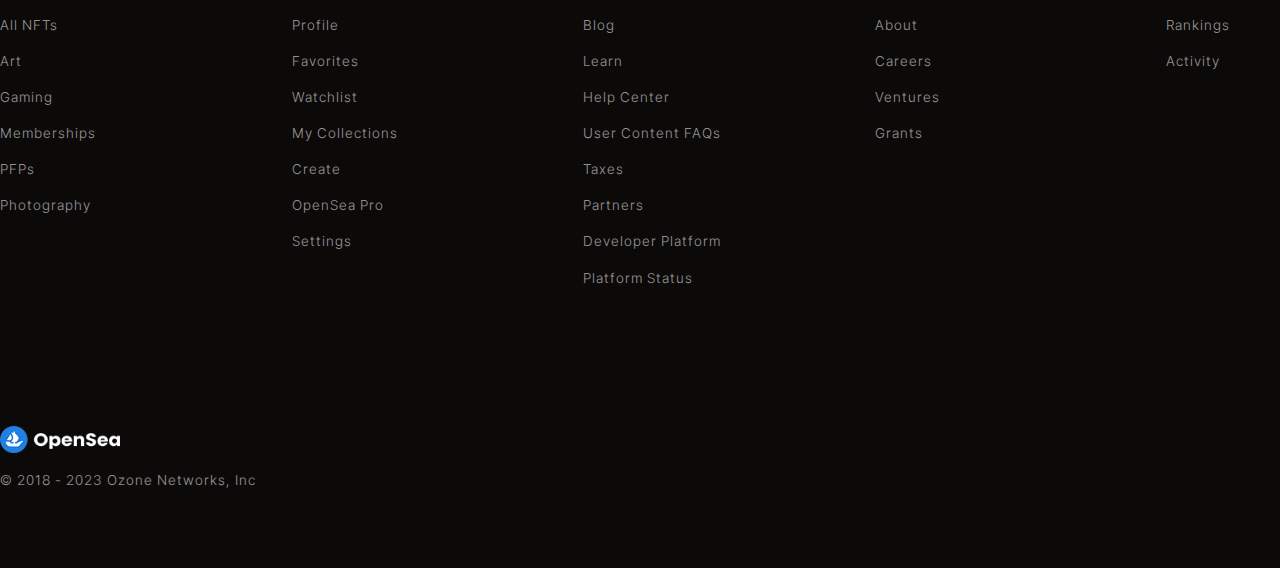
==== commit cd07be1b: "230419-3" ====
--- a/article.html
+++ b/article.html
@@ -21,7 +21,7 @@
                         <li><a href="article.html">Article</a></li>
                         <li><a href="ranking.html">Ranking</a></li>
                         <li><a href="minting.html">Minting</a></li>
-                        <li><a href="#">Help</a></li>
+                        <li><a href="help.html">Help</a></li>
                     </ul>
                 </div>
             </div>
@@ -100,6 +100,7 @@
             </div>
         </div>
     </section>
+
     <section class="article grid-width">
         <div class="view-more-flex">
             <h1 class="section-title">Most View Article</h1>
@@ -110,8 +111,8 @@
                     <img src="image/article/5.PNG">
                 </a>
                 <div class="article-text">
-                    <h1 class="section-title">Nakamigos</h1>
-                    <p>블록체인의 2만 명의 고유 암호 투자자들과 상업적 권리를 가진 암호 투자자들이 큐 암호 투자자들...</p>
+                    <h1 class="section-title">The Poser Party</h1>
+                    <p>무엇이 진짜이고 무엇이 가짜입니까? 람보에서 식료품을 파는 부자 형제, 인스타베이스 포토샵...</p>
                 </div>
                 <button class="article-button">READ MORE</button>
             </div>
@@ -120,8 +121,8 @@
                     <img src="image/article/6.PNG">
                 </a>
                 <div class="article-text">
-                    <h1 class="section-title">BEANZ Official</h1>
-                    <p>빈즈는 정원의 흙에서 싹을 틔우는 작은 종입니다. 그들은 아즈키의 훌륭한 조수가 됩니다...</p>
+                    <h1 class="section-title">Sunflower Land Collectibles</h1>
+                    <p>플레이어들은 이국적이고 희귀한 자원을 찾기 위해 농작물을 심고, 나무를 자르고, 바위를 채굴해야 합니다. 가장 좋은 부분: 모든 자원은...</p>
                 </div>
                 <button class="article-button">READ MORE</button>
             </div>
@@ -130,8 +131,8 @@
                     <img src="image/article/7.PNG">
                 </a>
                 <div class="article-text">
-                    <h1 class="section-title">Bored Ape Yacht Club</h1>
-                    <p>Borreed Ape Yattle Club은 Borreed Ape NFT 10,000개의 독특한 디지털 수집품을 모아놓은 곳입니다...</p>
+                    <h1 class="section-title">CLONE X - X TAKASHI</h1>
+                    <p>RTFKT와 무라카미 다카시의 차세대 아바타 2만 명</p>
                 </div>
                 <button class="article-button">READ MORE</button>
             </div>
@@ -140,8 +141,8 @@
                     <img src="image/article/8.PNG">
                 </a>
                 <div class="article-text">
-                    <h1 class="section-title">Private Jet Pyjama Party</h1>
-                    <p>여행에 대한 경험과 공유된 열정을 통해 글로벌 커뮤니티를 하나로 묶는 디지털 멤버십 클럽...</p>
+                    <h1 class="section-title">Saved Souls</h1>
+                    <p>크립토 세계를 살고 숨쉬는 사람들을 위한 궁극의 NFT 프로젝트. Saved Soul의 디지털 표현을 확인할 수 있습니다...</p>
                 </div>
                 <button class="article-button">READ MORE</button>
             </div>
@@ -154,6 +155,7 @@
                 모든 색깔의 생물체를 작곡하는 생물체</p>
             <button>VIEW MORE</button>
     </section>
+
     <section class="article grid-width">
         <div class="view-more-flex">
             <h1 class="section-title">Most View Article</h1>
@@ -164,8 +166,8 @@
                     <img src="image/article/9.PNG">
                 </a>
                 <div class="article-text">
-                    <h1 class="section-title">Nakamigos</h1>
-                    <p>블록체인의 2만 명의 고유 암호 투자자들과 상업적 권리를 가진 암호 투자자들이 큐 암호 투자자들...</p>
+                    <h1 class="section-title">Otherside Vessels</h1>
+                    <p>다른 쪽의 혈관 컬렉션에 있는 각 혈관에는 그늘이 있습니다. 그늘이 있으면 그림자가 부화하여 마라가 됩니다...</p>
                 </div>
                 <button class="article-button">READ MORE</button>
             </div>
@@ -174,8 +176,8 @@
                     <img src="image/article/10.PNG">
                 </a>
                 <div class="article-text">
-                    <h1 class="section-title">BEANZ Official</h1>
-                    <p>빈즈는 정원의 흙에서 싹을 틔우는 작은 종입니다. 그들은 아즈키의 훌륭한 조수가 됩니다...</p>
+                    <h1 class="section-title">The Weirdo Ghost Gang</h1>
+                    <p>"우리는 유령, 당신의 악몽, 당신의 백일몽입니다."</p>
                 </div>
                 <button class="article-button">READ MORE</button>
             </div>
@@ -184,8 +186,8 @@
                     <img src="image/article/11.PNG">
                 </a>
                 <div class="article-text">
-                    <h1 class="section-title">Bored Ape Yacht Club</h1>
-                    <p>Borreed Ape Yattle Club은 Borreed Ape NFT 10,000개의 독특한 디지털 수집품을 모아놓은 곳입니다...</p>
+                    <h1 class="section-title">Treeverse Plots</h1>
+                    <p>B트리버스에 오신 걸 환영합니다 트리버스는 MOBA 스타일의 전투 시스템을 갖춘 오픈 월드 판타지 MMORPG입니다...</p>
                 </div>
                 <button class="article-button">READ MORE</button>
             </div>
@@ -194,8 +196,8 @@
                     <img src="image/article/12.PNG">
                 </a>
                 <div class="article-text">
-                    <h1 class="section-title">Private Jet Pyjama Party</h1>
-                    <p>여행에 대한 경험과 공유된 열정을 통해 글로벌 커뮤니티를 하나로 묶는 디지털 멤버십 클럽...</p>
+                    <h1 class="section-title">YuliMysteryBox</h1>
+                    <p>Yuliverse는 포켓몬 고에서 영감을 받아 BSC 체인의 세계 최초 병렬 현실 게임 메타버스입니다...</p>
                 </div>
                 <button class="article-button">READ MORE</button>
             </div>
--- a/css/style.css
+++ b/css/style.css
@@ -1,7 +1,7 @@
 @font-face {
     font-family: 'Pretendard';
     src: url(../font/Pretendard-Bold.otf);
-    src: url(../font/Pretendard-Regular.otf);
+    src: url(../font/Pretendard-Light.otf);
 }
 
 * {
@@ -15,7 +15,7 @@
     letter-spacing: 1px;
 }
 
-/* header 공통 속성 */
+/*공통 속성 */
 .grid-width {
     width: 1720px;
     margin-left: auto;
@@ -90,21 +90,23 @@
 }
 
 .view-more:hover {
-    color: white;
+    opacity: 0.8;
 }
 
 .nft-profile {
     width: 64px;
     height: 64px;
 }
-/* header 공통 속성 */
+/*공통 속성 */
 
 /* header*/
 header {
-    width: 1920px;
+    width: 100%;
     height: 100px;
     position: sticky;
     background-color: black;
+    margin-left: auto;
+    margin-right: auto;
     top: 0;
     z-index: 1;
 }
@@ -208,9 +210,12 @@
         linear-gradient(
             to top,
             rgba(0, 0, 0, 1), 
-            rgba(0, 0, 0, 0.6)
+            rgba(0, 0, 0, 0.2)
         ),
         url(../image/main-content-background.png);
+        background-repeat: no-repeat;
+        background-size: cover;
+        width: 100%;
 }
 
 .main-text {
@@ -230,7 +235,7 @@
 .main-title p {
     font-size: 18px;
     font-weight: normal;
-    color: #909090;
+    color: white;
     line-height: 160%;
     letter-spacing: 0px;
 }
@@ -382,7 +387,7 @@
     color: #909090;
     line-height: 150%;
     font-weight: normal;
-    font-size: 15px;
+    font-size: 16px;
     letter-spacing: 0px;
 }
 
@@ -475,10 +480,12 @@
     height: 250px;
     background:
         linear-gradient(
-            rgba(0, 0, 0, 0.6), 
-            rgba(0, 0, 0, 0.6)
+            rgba(0, 0, 0, 0.1), 
+            rgba(0, 0, 0, 0.1)
         ),
         url(../image/main-content-background.png);
+        background-repeat: no-repeat;
+        background-size: cover;
 }
 
 /* collection-title Section */
@@ -840,7 +847,7 @@
 }
 
 .eth-box {
-    width: 90px;
+    width: 75px;
     height: 30px;
     position: absolute;
     background-color: white;
@@ -860,7 +867,9 @@
 }
 
 .eth-box img {
-    margin-left: 5px;
+    width: 16px;
+    margin-left: 0px;
+    padding-bottom: 1.5px;
 }
 
 .collection-nft-profile {
@@ -881,7 +890,7 @@
 
 .nft-price-main h1 {
     font-size: 20px;
-    font-weight: 500;
+    font-weight: bold;
     color: #FFFFFF;
     margin: 0;
 }
@@ -916,12 +925,14 @@
 /* collection-nft Section */
 /* article Section */
 .article-main {
-    width: 1920px;
+    width: 100%;
     height: 650px;
     background:
         url(../image/aticleMain.svg) no-repeat;
     color: white;
     text-align: center;
+    background-repeat: no-repeat;
+    background-size: cover;
 }
 
 .article-main-title {
